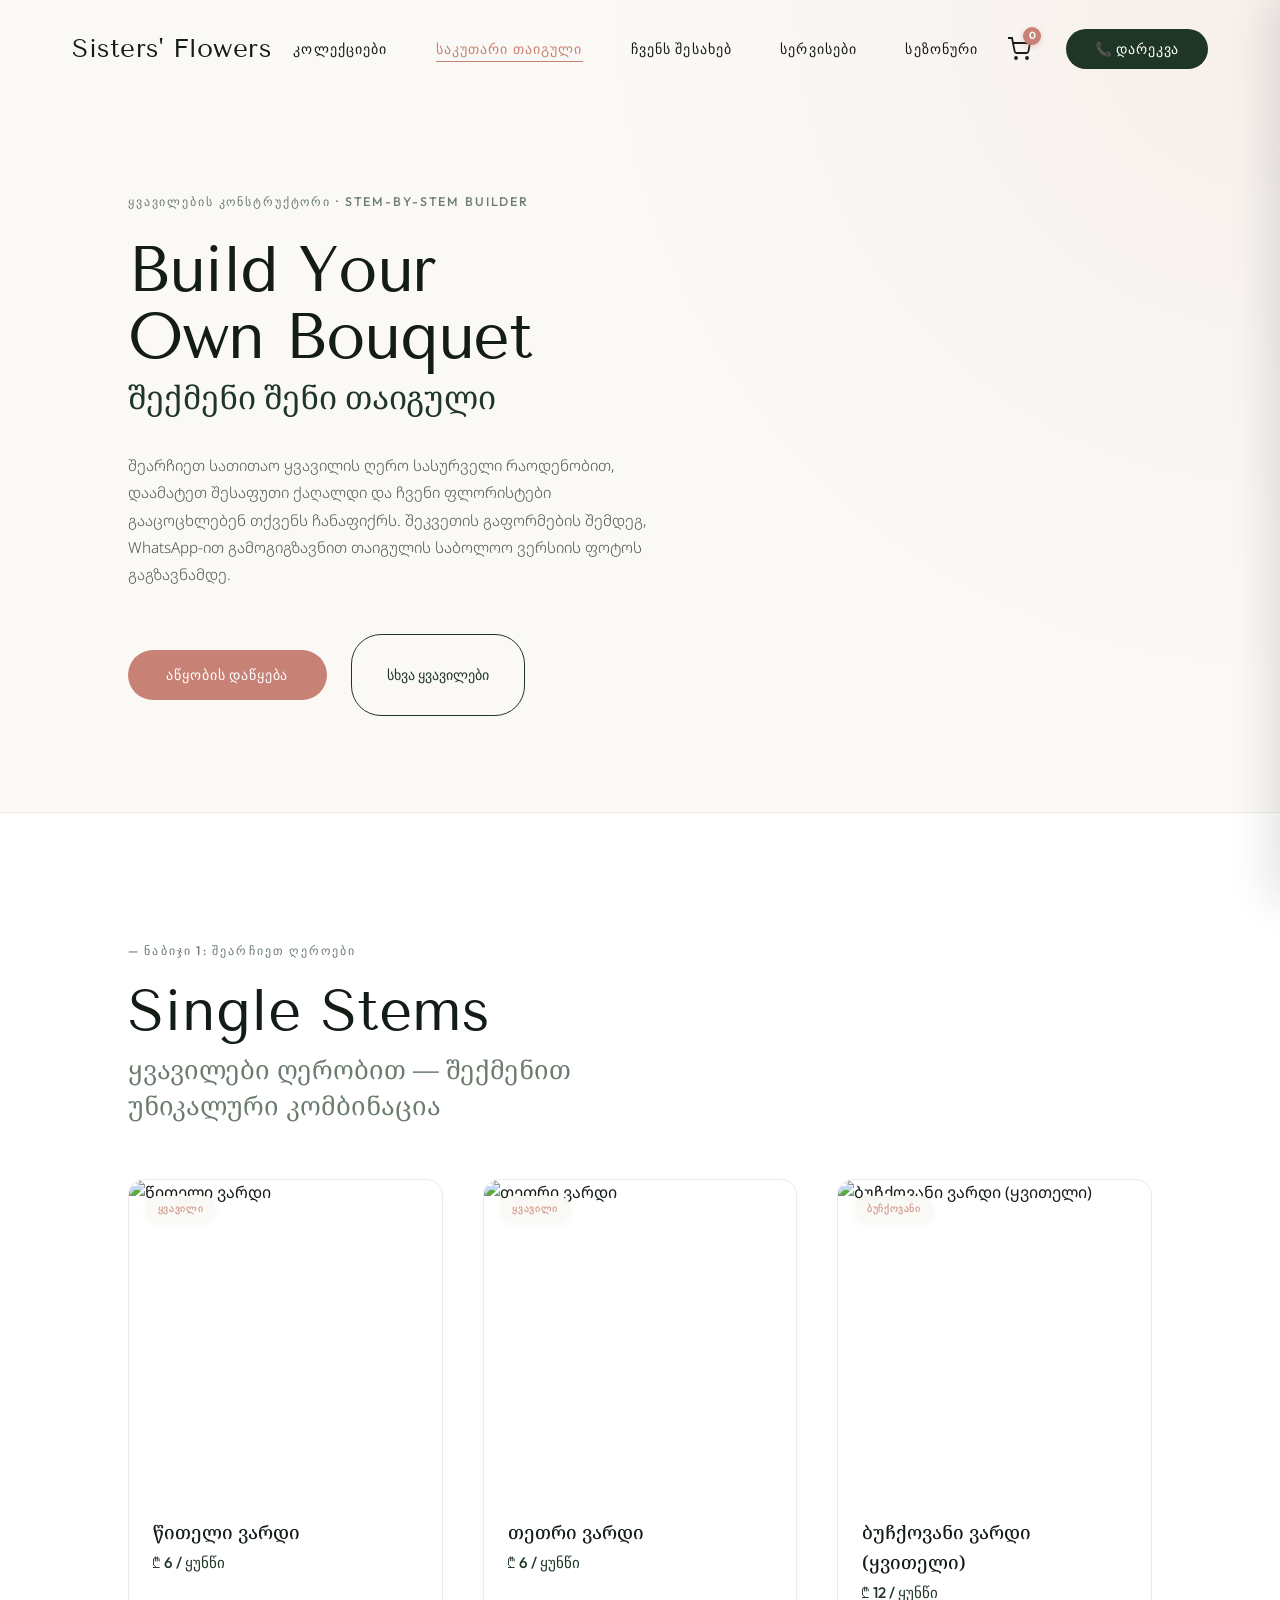
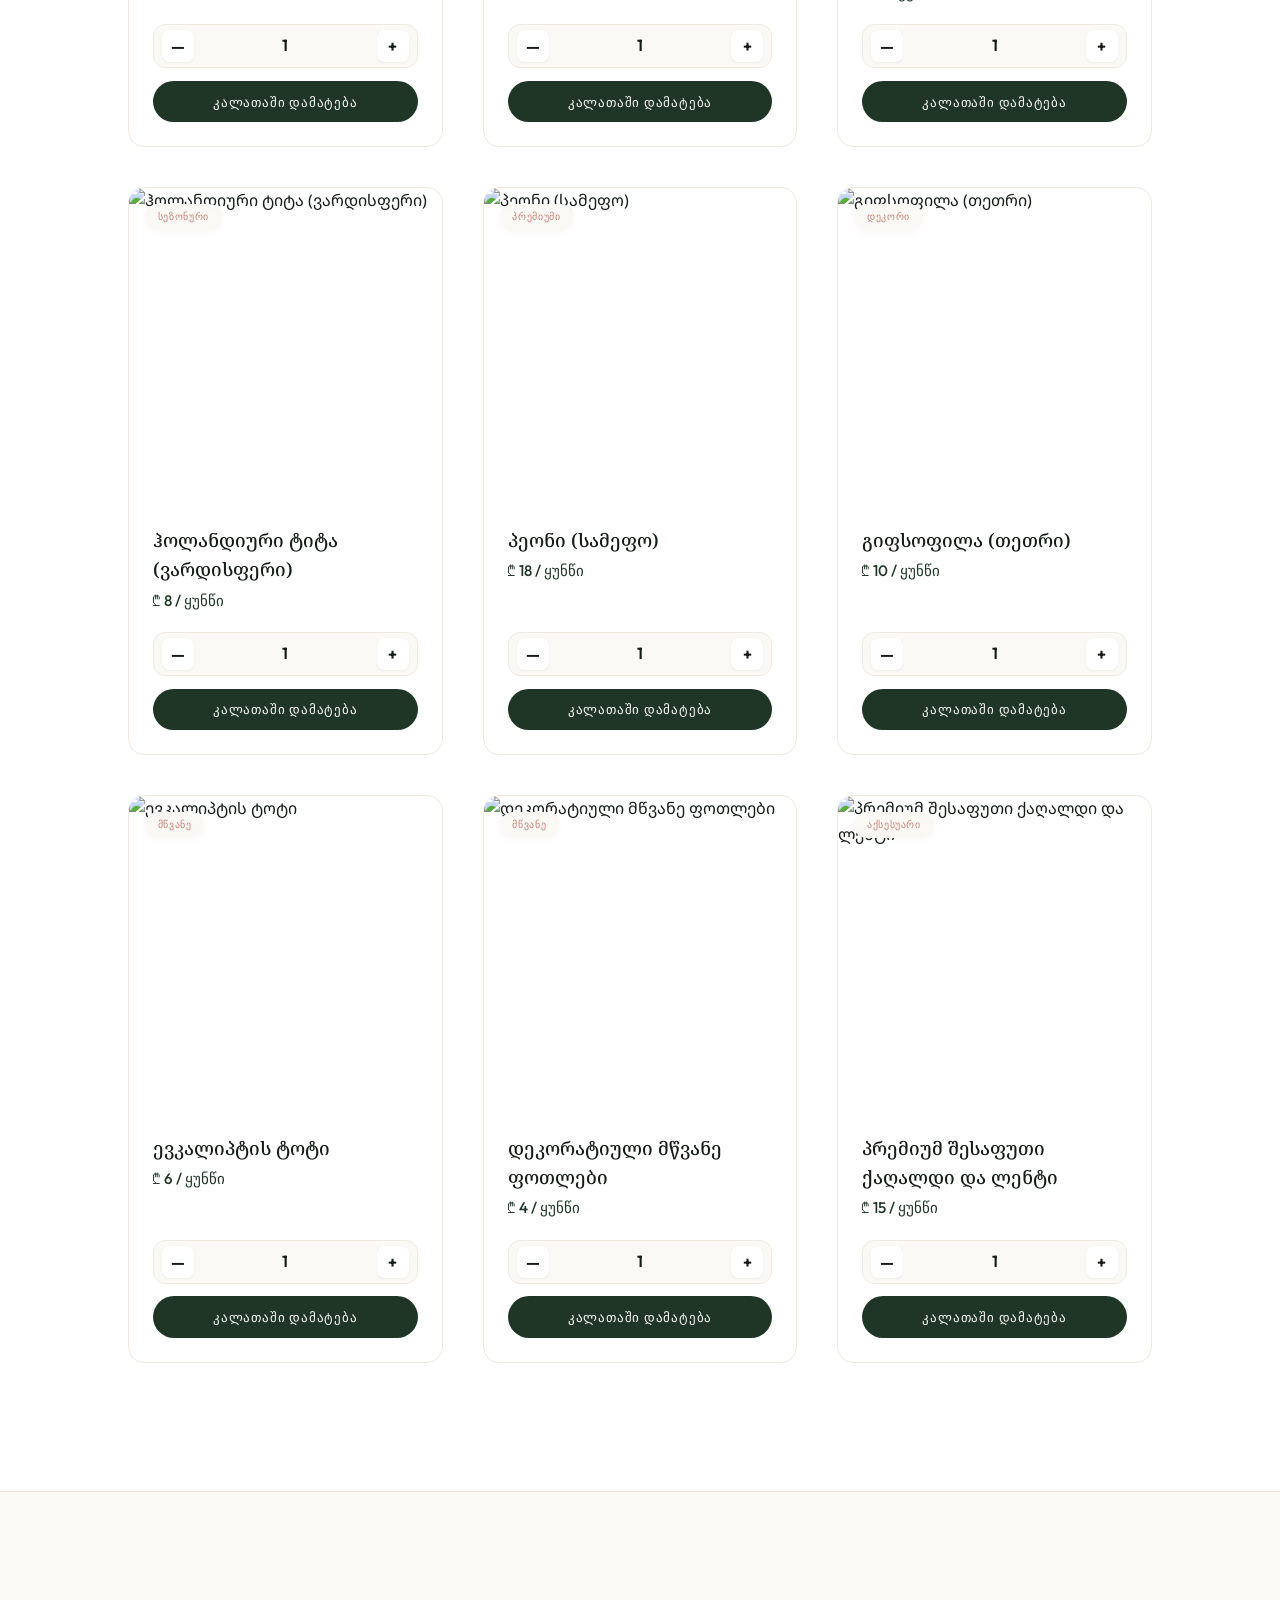
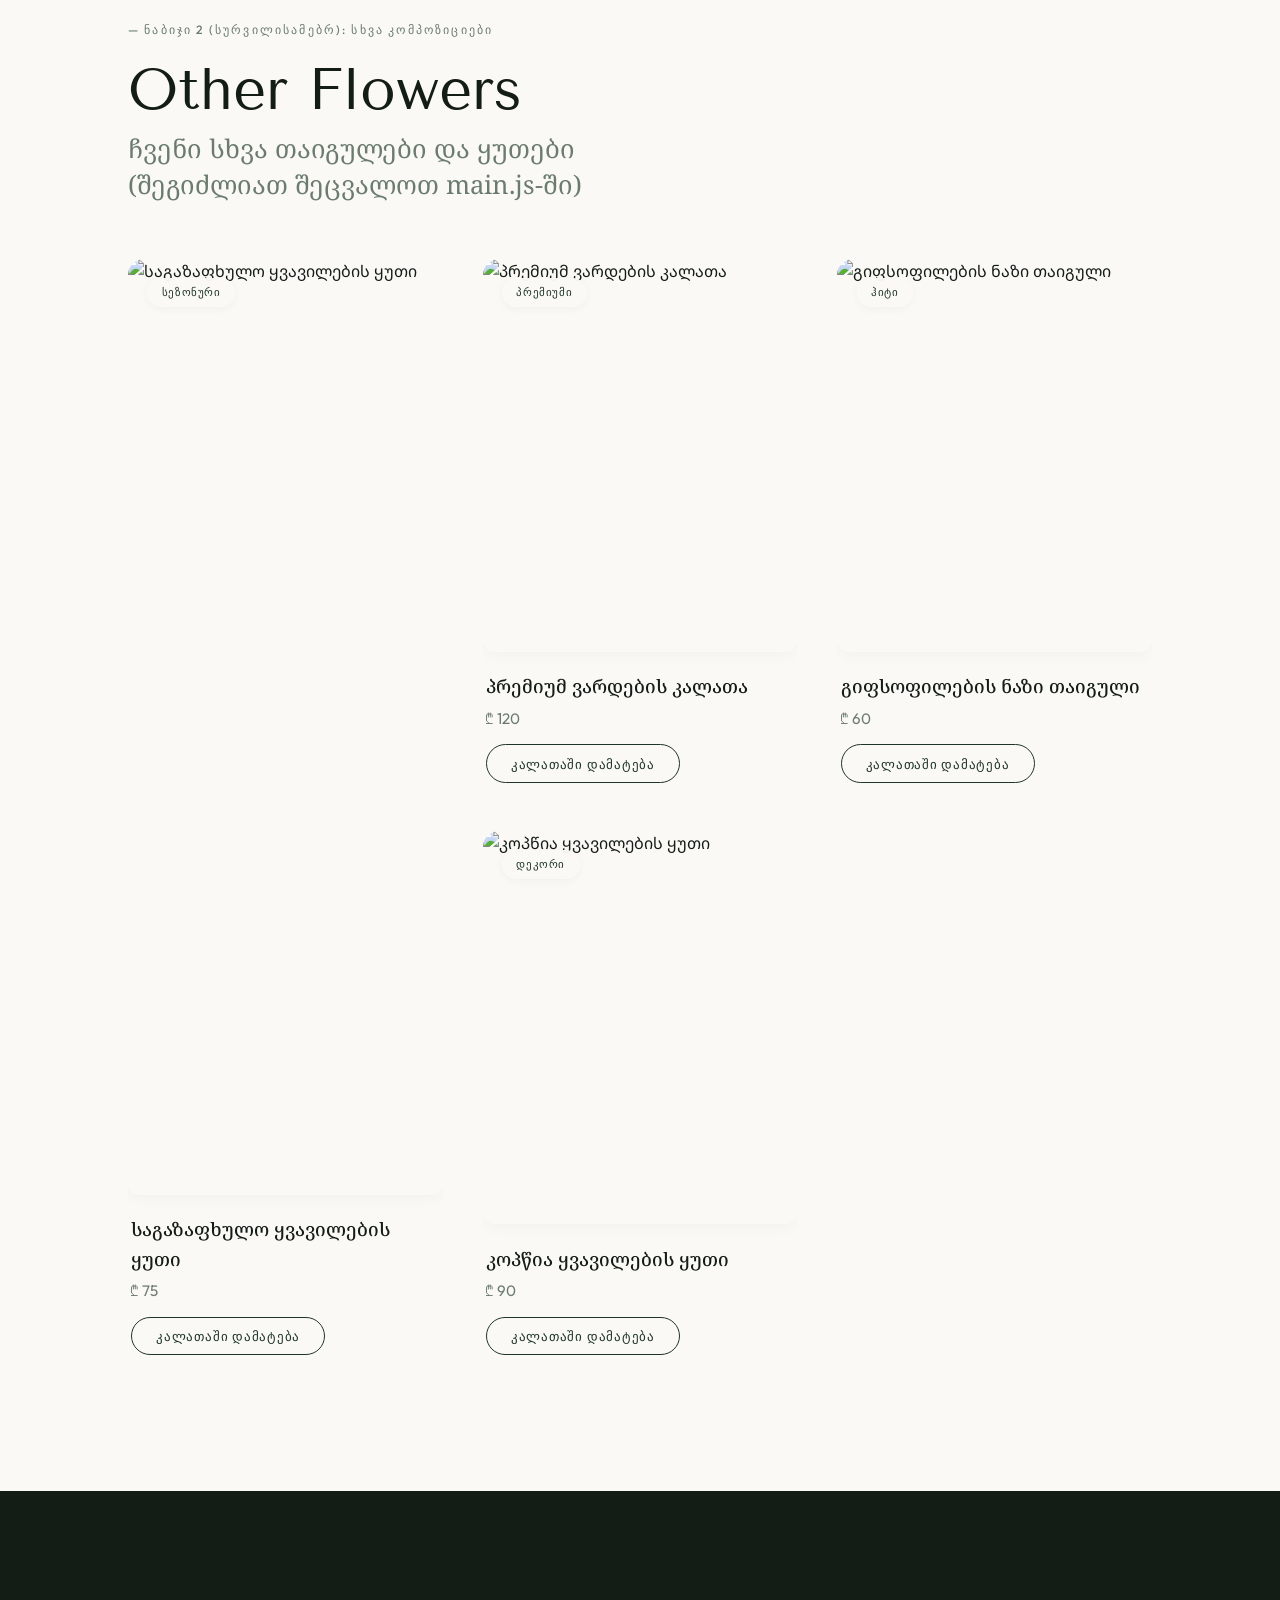
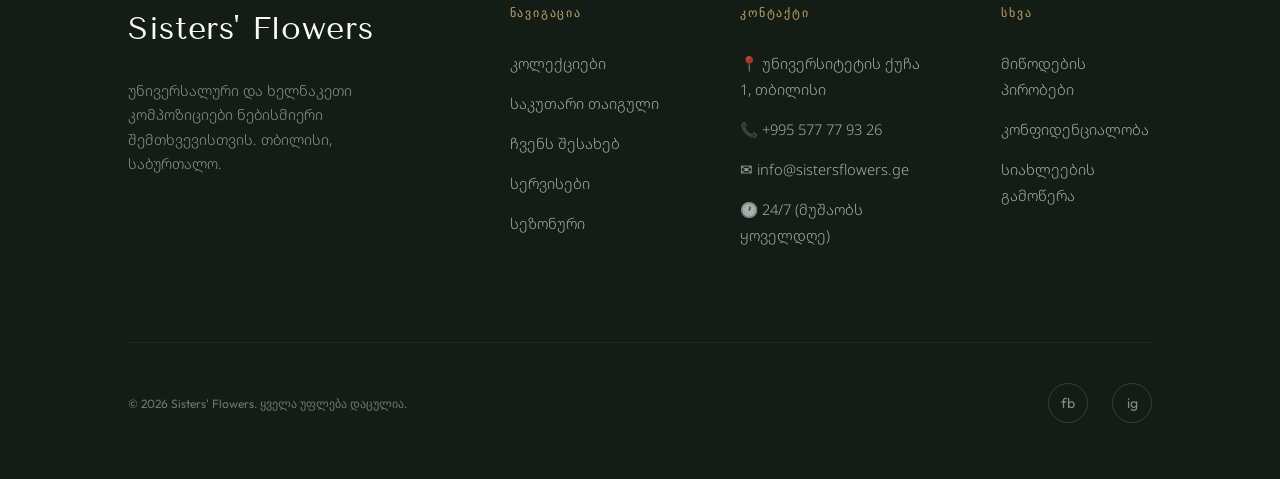
==== custom.html @ 65e95473 "Add files via upload" ====
<!DOCTYPE html>
<html lang="ka">

<head>
  <meta charset="UTF-8" />
  <meta name="viewport" content="width=device-width, initial-scale=1.0" />
  <title>ააწყვე საკუთარი თაიგული — Sisters' Flowers | ყვავილების კონსტრუქტორი</title>
  <meta name="description"
    content="ააწყვეთ თქვენი თაიგული ღერობით Sisters' Flowers-ის ყვავილების კონსტრუქტორში. შეარჩიეთ სასურველი ყვავილები, რაოდენობა და შესაფუთი მასალა." />
  <link rel="preconnect" href="https://fonts.googleapis.com" />
  <link rel="preconnect" href="https://fonts.gstatic.com" crossorigin />
  <link
    href="https://fonts.googleapis.com/css2?family=Cormorant+Garamond:ital,wght@0,300;0,400;0,500;0,600;1,300;1,400&family=Noto+Serif+Georgian:wght@300;400;500;600&family=Noto+Sans+Georgian:wght@300;400;500&family=Outfit:wght@300;400;500&family=Tenor+Sans&display=swap"
    rel="stylesheet" />
  <link rel="stylesheet" href="style.css" />
</head>

<body>

  <!-- NAV -->
  <nav id="nav">
    <a href="index.html" class="nav-logo">Sisters' Flowers</a>
    <ul class="nav-links">
      <li><a href="index.html#collections">კოლექციები</a></li>
      <li><a href="custom.html" class="active">საკუთარი თაიგული</a></li>
      <li><a href="index.html#about">ჩვენს შესახებ</a></li>
      <li><a href="index.html#services">სერვისები</a></li>
      <li><a href="index.html#seasonal">სეზონური</a></li>
    </ul>
    <div class="nav-actions">
      <button class="nav-cart-btn" id="cartBtn" aria-label="კალათა">
        <svg class="cart-icon" viewBox="0 0 24 24" fill="none" stroke="currentColor" stroke-width="1.8">
          <circle cx="9" cy="21" r="1" />
          <circle cx="20" cy="21" r="1" />
          <path d="M1 1h4l2.68 13.39a2 2 0 0 0 2 1.61h9.72a2 2 0 0 0 2-1.61L23 6H6" />
        </svg>
        <span class="cart-badge" id="cartBadge">0</span>
      </button>
      <button class="nav-cta" onclick="window.location.href='tel:+995577779326'">📞 დარეკვა</button>
    </div>
  </nav>

  <!-- CUSTOM HERO HEADER -->
  <section class="custom-hero">
    <div class="custom-hero-content">
      <p class="hero-eyebrow">ყვავილების კონსტრუქტორი · Stem-by-Stem Builder</p>
      <h1 class="custom-hero-title">Build Your<br />Own Bouquet</h1>
      <h2 class="custom-hero-title-ka">შექმენი შენი თაიგული</h2>
      <p class="custom-hero-desc">
        შეარჩიეთ სათითაო ყვავილის ღერო სასურველი რაოდენობით, დაამატეთ შესაფუთი ქაღალდი და ჩვენი ფლორისტები გააცოცხლებენ
        თქვენს ჩანაფიქრს. შეკვეთის გაფორმების შემდეგ, WhatsApp-ით გამოგიგზავნით თაიგულის საბოლოო ვერსიის ფოტოს
        გაგზავნამდე.
      </p>
      <div class="custom-hero-actions">
        <button class="btn-primary"
          onclick="document.getElementById('stemBuilderSection').scrollIntoView({behavior: 'smooth'})"><span>აწყობის დაწყება</span></button>
        <a href="#otherFlowersSection" class="btn-ghost" style="text-decoration:none; display:inline-block; text-align:center; line-height:3rem;">სხვა ყვავილები</a>
      </div>
    </div>
  </section>

  <!-- STEM BUILDER SECTION -->
  <section class="stem-builder-section" id="stemBuilderSection">
    <div class="collections-header reveal">
      <span class="section-label">— ნაბიჯი 1: შეარჩიეთ ღეროები</span>
      <h2 class="section-title">Single Stems</h2>
      <p class="section-title-ka">ყვავილები ღერობით — შექმენით უნიკალური კომბინაცია</p>
    </div>

    <!-- STEM BUILDER GRID -->
    <div class="stems-grid" id="stemsGrid">
      <!-- Dynamically populated via main.js with image, price, title, and quantity inputs -->
    </div>
  </section>

  <!-- BLANK CATALOG SECTION (FOR USER TO FILL) -->
  <section class="other-flowers-section" id="otherFlowersSection">
    <div class="collections-header reveal">
      <span class="section-label">— ნაბიჯი 2 (სურვილისამებრ): სხვა კომპოზიციები</span>
      <h2 class="section-title">Other Flowers</h2>
      <p class="section-title-ka">ჩვენი სხვა თაიგულები და ყუთები (შეგიძლიათ შეცვალოთ main.js-ში)</p>
    </div>

    <!-- OTHER FLOWERS GRID -->
    <div class="other-flowers-grid" id="otherFlowersGrid">
      <!-- Dynamically populated via main.js. Blank/customizable slots for user -->
    </div>
  </section>

  <!-- FOOTER -->
  <footer>
    <div class="footer-top">
      <div class="footer-brand">
        <a href="index.html" class="nav-logo">Sisters' Flowers</a>
        <p>უნივერსალური და ხელნაკეთი კომპოზიციები ნებისმიერი შემთხვევისთვის. თბილისი, საბურთალო.</p>
      </div>
      <div>
        <p class="footer-col-title">ნავიგაცია</p>
        <ul class="footer-links">
          <li><a href="index.html#collections">კოლექციები</a></li>
          <li><a href="custom.html">საკუთარი თაიგული</a></li>
          <li><a href="index.html#about">ჩვენს შესახებ</a></li>
          <li><a href="index.html#services">სერვისები</a></li>
          <li><a href="index.html#seasonal">სეზონური</a></li>
        </ul>
      </div>
      <div>
        <p class="footer-col-title">კონტაქტი</p>
        <ul class="footer-links">
          <li><a href="https://maps.app.goo.gl/wh7ZXLwAnUTgk17H6" target="_blank">📍 უნივერსიტეტის ქუჩა 1, თბილისი</a>
          </li>
          <li><a href="tel:+995577779326">📞 +995 577 77 93 26</a></li>
          <li><a href="mailto:info@sistersflowers.ge">✉ info@sistersflowers.ge</a></li>
          <li><a href="#">🕐 24/7 (მუშაობს ყოველდღე)</a></li>
        </ul>
      </div>
      <div>
        <p class="footer-col-title">სხვა</p>
        <ul class="footer-links">
          <li><a href="#">მიწოდების პირობები</a></li>
          <li><a href="#">კონფიდენციალობა</a></li>
          <li><a href="#">სიახლეების გამოწერა</a></li>
        </ul>
      </div>
    </div>
    <div class="footer-bottom">
      <p class="footer-copy">© 2026 Sisters' Flowers. ყველა უფლება დაცულია.</p>
      <div class="footer-social">
        <a href="https://www.facebook.com/Sistersflowers2" target="_blank" class="social-link">fb</a>
        <a href="https://www.instagram.com/sisters_flowers.geo/" target="_blank" class="social-link">ig</a>
      </div>
    </div>
  </footer>

  <!-- CART DRAWER (synced) -->
  <div class="cart-backdrop" id="cartBackdrop"></div>
  <div class="cart-drawer" id="cartDrawer">
    <div class="cart-drawer-header">
      <h3 class="drawer-title">შოპინგის კალათა</h3>
      <button class="drawer-close-btn" id="cartCloseBtn" aria-label="დახურვა">✕</button>
    </div>
    <div class="cart-drawer-content">
      <div class="cart-items-list" id="cartItemsList">
        <div class="cart-empty-message">კალათა ცარიელია</div>
      </div>
    </div>
    <div class="cart-drawer-footer" id="cartDrawerFooter" style="display: none;">
      <div class="cart-summary-row">
        <span>ჯამი:</span>
        <span class="cart-total-price" id="cartTotalPrice">₾ 0</span>
      </div>
      <button class="btn-primary checkout-btn" id="cartCheckoutBtn">შეკვეთის გაფორმება</button>
    </div>
  </div>

  <!-- CHECKOUT MODAL (synced) -->
  <div class="modal-backdrop" id="checkoutModal">
    <div class="modal-content">
      <button class="modal-close-btn" id="checkoutCloseBtn" aria-label="დახურვა">✕</button>
      <h3 class="modal-title">შეკვეთის გაფორმება</h3>
      <p class="modal-subtitle">შეავსეთ მონაცემები შეკვეთის დასასრულებლად</p>
      <form class="checkout-form" id="checkoutForm">
        <div class="form-group">
          <label for="clientName">სახელი *</label>
          <input type="text" id="clientName" required placeholder="თქვენი სახელი" />
        </div>
        <div class="form-group">
          <label for="clientPhone">ტელეფონის ნომერი *</label>
          <input type="tel" id="clientPhone" required placeholder="+995 5__ __ __ __" value="+995 " />
        </div>
        <div class="form-group">
          <label for="deliveryAddress">მიწოდების მისამართი *</label>
          <input type="text" id="deliveryAddress" required placeholder="ქუჩა, კორპუსი, ბინა" />
        </div>
        <div class="form-row">
          <div class="form-group">
            <label for="deliveryDate">მიტანის თარიღი *</label>
            <input type="date" id="deliveryDate" required />
          </div>
          <div class="form-group">
            <label for="deliveryTime">მიტანის დრო *</label>
            <select id="deliveryTime" required>
              <option value="" disabled selected>აირჩიეთ დრო</option>
              <option value="09:00 - 12:00">09:00 - 12:00</option>
              <option value="12:00 - 15:00">12:00 - 15:00</option>
              <option value="15:00 - 18:00">15:00 - 18:00</option>
              <option value="18:00 - 21:00">18:00 - 21:00</option>
              <option value="21:00 - 00:00">21:00 - 00:00 (ღამის მიწოდება)</option>
              <option value="00:00 - 09:00">00:00 - 09:00 (ღამის სპეციალური)</option>
            </select>
          </div>
        </div>
        <div class="form-group">
          <label for="cardText">მისალოცი ბარათის ტექსტი (სურვილისამებრ)</label>
          <textarea id="cardText" rows="3" placeholder="ჩაწერეთ ტექსტი, რომელიც თაიგულს მოჰყვება..."></textarea>
        </div>
        <div class="form-group">
          <label for="paymentMethod">გადახდის მეთოდი *</label>
          <select id="paymentMethod" required>
            <option value="bank_transfer">საბანკო გადარიცხვა (წინასწარ)</option>
            <option value="cash_on_delivery" selected>გადახდა კურიერთან (ნაღდი/ბარათი)</option>
          </select>
        </div>
        <div class="checkout-actions">
          <button type="submit" class="btn-primary submit-order-btn">
            <span>შეკვეთის გაგზავნა WhatsApp-ით</span>
          </button>
        </div>
      </form>
    </div>
  </div>

  <!-- SUCCESS MODAL (synced) -->
  <div class="modal-backdrop" id="successModal">
    <div class="modal-content success-content">
      <button class="modal-close-btn" id="successCloseBtnX" aria-label="დახურვა">✕</button>
      <div class="success-icon-badge">✓</div>
      <h3 class="modal-title">შეკვეთა მიღებულია!</h3>
      <p class="success-desc">გმადლობთ, რომ აირჩიეთ Sisters' Flowers. შეკვეთის დეტალები წარმატებით ჩამოყალიბდა.</p>
      <div class="order-summary-box" id="orderSummaryBox">
        <!-- Dynamic summary -->
      </div>
      <p class="success-next-step">გთხოვთ, გადახვიდეთ WhatsApp-ში ჩვენს ფლორისტთან დასაკავშირებლად, ან დაგვიკავშირდით
        ნომერზე: <strong>+995 577 77 93 26</strong>.</p>
      <div class="success-actions">
        <button class="btn-primary" id="successWhatsappBtn">გადასვლა WhatsApp-ზე</button>
        <button class="btn-ghost" id="successCloseBtn">დახურვა</button>
      </div>
    </div>
  </div>

  <script src="main.js"></script>
</body>

</html>
---- style.css ----
*,
*::before,
*::after {
  margin: 0;
  padding: 0;
  box-sizing: border-box;
}

:root {
  /* Luxury, botanical boutique color scheme */
  --cream: #FBF9F6;      /* Off-white warm linen background */
  --parchment: #F0EAE1;  /* Subtle parchment separator/base */
  --ink: #141C16;        /* Deep charcoal with a hint of dark green */
  --moss: #1F3627;       /* Rich botanical forest green */
  --blush: #C78275;      /* Dusty warm rose/blush */
  --gold: #C2A26C;       /* Elegant muted gold */
  --mist: #6B7C6E;       /* Muted moss green/sage */
  --pale: #FFFFFF;       /* Pure white for content blocks */
  
  /* High-end typography tokens */
  --font-heading-en: 'Tenor Sans', sans-serif;
  --font-heading-ka: 'Noto Serif Georgian', serif;
  --font-body-ka: 'Noto Sans Georgian', sans-serif;
  --font-body-en: 'Outfit', sans-serif;
  --font-label: 'Outfit', sans-serif;
}

html {
  scroll-behavior: smooth;
}

body {
  background: var(--cream);
  color: var(--ink);
  font-family: var(--font-body-ka);
  overflow-x: hidden;
  line-height: 1.6;
  -webkit-font-smoothing: antialiased;
}

/* ── NAV ── */
nav {
  position: fixed;
  top: 0;
  width: 100%;
  z-index: 500;
  display: flex;
  align-items: center;
  justify-content: space-between;
  padding: 1.8rem 4.5rem;
  background: transparent;
  transition: background .4s cubic-bezier(0.16, 1, 0.3, 1), padding .4s cubic-bezier(0.16, 1, 0.3, 1), border-bottom .4s;
}

nav.scrolled {
  background: rgba(251, 249, 246, 0.95);
  backdrop-filter: blur(12px);
  padding: 1.2rem 4.5rem;
  border-bottom: 1px solid rgba(31, 54, 39, .06);
}

.nav-logo {
  font-family: var(--font-heading-en);
  font-weight: 400;
  font-size: 1.6rem;
  letter-spacing: .02em;
  color: var(--ink);
  text-decoration: none;
  transition: opacity .3s;
}

.nav-logo:hover {
  opacity: 0.8;
}

.nav-links {
  display: flex;
  gap: 3rem;
  list-style: none;
}

.nav-links a {
  font-family: var(--font-label);
  font-size: .88rem;
  font-weight: 400;
  letter-spacing: .08em;
  color: var(--ink);
  text-decoration: none;
  position: relative;
  transition: color .3s;
}

.nav-links a::after {
  content: '';
  position: absolute;
  bottom: -4px;
  left: 0;
  width: 0;
  height: 1px;
  background: var(--blush);
  transition: width .35s cubic-bezier(0.16, 1, 0.3, 1);
}

.nav-links a:hover {
  color: var(--blush);
}

.nav-links a:hover::after {
  width: 100%;
}

.nav-cta {
  font-family: var(--font-label);
  font-size: .85rem;
  font-weight: 500;
  letter-spacing: .06em;
  color: var(--pale);
  background: var(--moss);
  border: none;
  border-radius: 30px;
  padding: .7rem 1.8rem;
  cursor: pointer;
  transition: background .3s, transform .2s, box-shadow .3s;
}

.nav-cta:hover {
  background: var(--blush);
  transform: translateY(-1px);
  box-shadow: 0 4px 12px rgba(199, 130, 117, 0.2);
}

/* ── HERO ── */
.hero {
  min-height: 100vh;
  display: grid;
  grid-template-columns: 1fr 1fr;
  position: relative;
  overflow: hidden;
  align-items: center;
  background: var(--cream);
}

.hero-left {
  display: flex;
  flex-direction: column;
  justify-content: center;
  padding: 10rem 5rem 6rem 8rem;
  position: relative;
  z-index: 2;
}

.hero-eyebrow {
  font-family: var(--font-label);
  font-size: .78rem;
  font-weight: 500;
  letter-spacing: .15em;
  color: var(--mist);
  text-transform: uppercase;
  margin-bottom: 1.5rem;
  opacity: 0;
  animation: fadeUp .8s .2s forwards;
}

.hero-title {
  font-family: var(--font-heading-en);
  font-size: clamp(3.2rem, 5.5vw, 5.8rem);
  font-weight: 400;
  line-height: 1.05;
  letter-spacing: -.02em;
  color: var(--ink);
  margin-bottom: .5rem;
  opacity: 0;
  animation: fadeUp .9s .4s forwards;
}

.hero-title-ka {
  font-family: var(--font-heading-ka);
  font-size: clamp(1.8rem, 3vw, 3.2rem);
  font-weight: 400;
  line-height: 1.2;
  color: var(--moss);
  margin-bottom: 2.2rem;
  opacity: 0;
  animation: fadeUp .9s .6s forwards;
}

.hero-desc {
  font-family: var(--font-body-ka);
  font-size: .95rem;
  line-height: 1.8;
  font-weight: 300;
  color: #4A524C;
  max-width: 42ch;
  margin-bottom: 2.8rem;
  opacity: 0;
  animation: fadeUp .9s .8s forwards;
}

.hero-actions {
  display: flex;
  gap: 1.5rem;
  align-items: center;
  opacity: 0;
  animation: fadeUp .9s 1s forwards;
}

.btn-primary {
  font-family: var(--font-label);
  font-size: .9rem;
  font-weight: 500;
  letter-spacing: .06em;
  color: var(--pale);
  background: var(--blush);
  border: none;
  border-radius: 30px;
  padding: 1rem 2.4rem;
  cursor: pointer;
  position: relative;
  overflow: hidden;
  transition: transform .2s, box-shadow .3s, background .3s;
}

.btn-primary:hover {
  transform: translateY(-2px);
  background: var(--moss);
  box-shadow: 0 8px 20px rgba(31, 54, 39, 0.15);
}

.btn-ghost {
  font-family: var(--font-label);
  font-size: .9rem;
  font-weight: 500;
  color: var(--moss);
  background: none;
  border: 1px solid var(--moss);
  border-radius: 30px;
  padding: 1rem 2.2rem;
  cursor: pointer;
  transition: background .3s, color .3s, transform .2s;
}

.btn-ghost:hover {
  background: var(--moss);
  color: var(--cream);
  transform: translateY(-2px);
}

.hero-right {
  position: relative;
  height: 100vh;
  display: flex;
  align-items: center;
  justify-content: center;
  padding: 6rem 4rem 4rem;
  opacity: 0;
  animation: fadeIn 1.2s .4s forwards;
}

.hero-collage {
  position: relative;
  width: 100%;
  height: 75vh;
  max-height: 600px;
}

.hero-img-wrapper {
  position: absolute;
  overflow: hidden;
  border-radius: 16px;
  box-shadow: 0 15px 35px rgba(20, 28, 22, 0.08);
  transition: transform 0.6s cubic-bezier(0.16, 1, 0.3, 1);
}

.hero-img-wrapper.main {
  width: 68%;
  height: 88%;
  left: 4%;
  top: 4%;
  z-index: 1;
}

.hero-img-wrapper.detail {
  width: 46%;
  height: 56%;
  right: 4%;
  bottom: 4%;
  z-index: 2;
  border: 6px solid var(--cream);
}

.hero-img, .hero-img-detail {
  width: 100%;
  height: 100%;
  object-fit: cover;
  display: block;
  transition: transform 10s ease;
}

.hero-img-wrapper:hover .hero-img,
.hero-img-wrapper:hover .hero-img-detail {
  transform: scale(1.04);
}

.hero-badge {
  position: absolute;
  bottom: 3rem;
  left: 2rem;
  width: 120px;
  height: 120px;
  border-radius: 50%;
  border: 1px dashed rgba(31, 54, 39, .2);
  display: flex;
  flex-direction: column;
  align-items: center;
  justify-content: center;
  background: rgba(251, 249, 246, .85);
  backdrop-filter: blur(10px);
  z-index: 3;
  animation: spin 30s linear infinite;
}

.hero-badge-inner {
  text-align: center;
  animation: spin 30s linear reverse infinite;
}

.hero-badge-num {
  font-family: var(--font-heading-en);
  font-size: 1.8rem;
  font-weight: 400;
  color: var(--moss);
  line-height: 1.1;
}

.hero-badge-text {
  font-family: var(--font-label);
  font-size: .65rem;
  font-weight: 500;
  letter-spacing: .08em;
  color: var(--mist);
  text-transform: uppercase;
  margin-top: 0.2rem;
}

/* ── BRAND VALUES ── */
.brand-values {
  background: var(--moss);
  color: var(--cream);
  padding: 3rem 8rem;
  display: grid;
  grid-template-columns: repeat(3, 1fr);
  gap: 3rem;
  border-top: 1px solid rgba(255, 255, 255, 0.05);
}

.brand-value-item {
  display: flex;
  align-items: center;
  gap: 1.2rem;
}

.val-icon {
  color: var(--gold);
  font-size: 1.2rem;
}

.val-text {
  font-family: var(--font-body-ka);
  font-size: .95rem;
  font-weight: 300;
  letter-spacing: .01em;
  line-height: 1.5;
  color: rgba(251, 249, 246, 0.85);
}

/* ── SECTION HEADER ── */
section {
  position: relative;
}

.section-label {
  font-family: var(--font-label);
  font-size: .75rem;
  font-weight: 500;
  letter-spacing: .18em;
  color: var(--mist);
  text-transform: uppercase;
  margin-bottom: 1.2rem;
  display: block;
}

.section-title {
  font-family: var(--font-heading-en);
  font-weight: 400;
  font-size: clamp(2.4rem, 4.5vw, 3.8rem);
  line-height: 1.1;
  margin-bottom: .6rem;
  color: var(--ink);
}

.section-title-ka {
  font-family: var(--font-heading-ka);
  font-weight: 400;
  font-size: clamp(1.2rem, 2vw, 1.6rem);
  color: var(--mist);
  margin-bottom: 3.5rem;
  line-height: 1.4;
}

/* ── COLLECTIONS ── */
.collections {
  padding: 8rem 8rem;
  background: var(--pale);
}

.collections-header {
  max-width: 55ch;
}

.collections-grid {
  display: grid;
  grid-template-columns: 2fr 1fr 1fr;
  grid-template-rows: auto auto;
  gap: 2rem;
}

.card {
  display: flex;
  flex-direction: column;
  background: transparent;
  border-radius: 16px;
  overflow: hidden;
  transition: transform 0.4s cubic-bezier(0.16, 1, 0.3, 1);
  text-decoration: none;
}

.card:first-child {
  grid-row: span 2;
}

.card-img-container {
  position: relative;
  width: 100%;
  height: 100%;
  aspect-ratio: 4/5;
  overflow: hidden;
  border-radius: 12px;
  box-shadow: 0 4px 15px rgba(20, 28, 22, 0.03);
}

.card:first-child .card-img-container {
  height: 100%;
  aspect-ratio: auto;
}

.card-img {
  width: 100%;
  height: 100%;
  object-fit: cover;
  display: block;
  transition: transform 0.8s cubic-bezier(0.16, 1, 0.3, 1);
}

.card:hover .card-img {
  transform: scale(1.03);
}

.card-tag {
  position: absolute;
  top: 1.2rem;
  left: 1.2rem;
  background: rgba(251, 249, 246, 0.92);
  backdrop-filter: blur(8px);
  padding: 0.35rem 0.9rem;
  border-radius: 20px;
  font-family: var(--font-label);
  font-size: .68rem;
  font-weight: 500;
  letter-spacing: .06em;
  color: var(--moss);
  text-transform: uppercase;
  box-shadow: 0 2px 10px rgba(0, 0, 0, 0.04);
}

.card-details {
  padding: 1.2rem 0.2rem 0.5rem;
}

.card-name {
  font-family: var(--font-heading-ka);
  font-size: 1.15rem;
  font-weight: 500;
  color: var(--ink);
  margin-bottom: 0.4rem;
  transition: color 0.3s;
}

.card:hover .card-name {
  color: var(--blush);
}

.card-price {
  font-family: var(--font-body-en);
  font-size: 0.95rem;
  font-weight: 400;
  color: var(--mist);
}

/* ── ABOUT ── */
.about {
  display: grid;
  grid-template-columns: 1fr 1.1fr;
  min-height: 75vh;
}

.about-visual {
  position: relative;
  overflow: hidden;
  background: var(--moss);
}

.about-img {
  width: 100%;
  height: 100%;
  object-fit: cover;
  opacity: .8;
  transition: transform 8s ease;
}

.about-visual:hover .about-img {
  transform: scale(1.05);
}

.about-quote {
  position: absolute;
  top: 50%;
  left: 50%;
  transform: translate(-50%, -50%);
  text-align: center;
  width: 80%;
  background: rgba(31, 54, 39, 0.7);
  backdrop-filter: blur(8px);
  padding: 3rem 2rem;
  border-radius: 16px;
  border: 1px solid rgba(255, 255, 255, 0.1);
}

.about-quote-text {
  font-family: var(--font-heading-ka);
  font-size: clamp(1.4rem, 2.2vw, 2rem);
  font-weight: 400;
  color: var(--cream);
  line-height: 1.4;
}

.about-quote-line {
  width: 40px;
  height: 1px;
  background: var(--gold);
  margin: 1.5rem auto;
  display: block;
}

.location {
  font-family: var(--font-label);
  font-size: .8rem;
  font-weight: 500;
  letter-spacing: .05em;
  color: var(--gold);
  text-decoration: none;
  transition: color 0.3s ease;
}

.location:hover {
  color: var(--cream);
}

.about-content {
  padding: 8rem 8rem 8rem 6rem;
  display: flex;
  flex-direction: column;
  justify-content: center;
  background: var(--cream);
}

.about-body {
  font-family: var(--font-body-ka);
  font-size: 1rem;
  line-height: 1.85;
  font-weight: 300;
  color: #4A524C;
  max-width: 46ch;
}

/* ── SERVICES ── */
.services {
  padding: 8rem 8rem;
  background: var(--cream);
  border-top: 1px solid var(--parchment);
}

.services-header {
  margin-bottom: 5rem;
}

.services-grid {
  display: grid;
  grid-template-columns: repeat(4, 1fr);
  gap: 1.5rem;
}

.service-item {
  background: var(--pale);
  padding: 3.5rem 2.2rem;
  border-radius: 16px;
  border: 1px solid var(--parchment);
  position: relative;
  overflow: hidden;
  transition: transform 0.4s cubic-bezier(0.16, 1, 0.3, 1), box-shadow 0.4s cubic-bezier(0.16, 1, 0.3, 1);
}

.service-item:hover {
  transform: translateY(-6px);
  box-shadow: 0 15px 30px rgba(20, 28, 22, 0.06);
}

.service-num {
  position: absolute;
  top: 2rem;
  right: 2rem;
  font-family: var(--font-label);
  font-size: .75rem;
  font-weight: 500;
  color: var(--mist);
  opacity: 0.6;
}

.service-icon-container {
  width: 52px;
  height: 52px;
  display: flex;
  align-items: center;
  justify-content: center;
  margin-bottom: 2.2rem;
  color: var(--moss);
  background: rgba(31, 54, 39, 0.05);
  border-radius: 14px;
  transition: background 0.3s, color 0.3s;
}

.service-item:hover .service-icon-container {
  background: var(--moss);
  color: var(--cream);
}

.service-svg {
  width: 24px;
  height: 24px;
  stroke: currentColor;
}

.service-name {
  font-family: var(--font-heading-ka);
  font-size: 1.2rem;
  font-weight: 500;
  color: var(--ink);
  margin-bottom: 1rem;
}

.service-desc {
  font-family: var(--font-body-ka);
  font-size: .88rem;
  line-height: 1.65;
  font-weight: 300;
  color: #5C645E;
}

/* ── PROCESS ── */
.process {
  padding: 8rem 8rem;
  background: var(--parchment);
}

.process-header {
  max-width: 55ch;
  margin-bottom: 5rem;
}

.process-steps {
  display: grid;
  grid-template-columns: repeat(4, 1fr);
  gap: 2.5rem;
  position: relative;
}

.step {
  position: relative;
}

.step-circle {
  width: 48px;
  height: 48px;
  border-radius: 50%;
  border: 1px solid var(--moss);
  display: flex;
  align-items: center;
  justify-content: center;
  margin-bottom: 2rem;
  background: var(--parchment);
  position: relative;
  z-index: 1;
  transition: background .4s, border-color .4s;
}

.step:hover .step-circle {
  background: var(--moss);
  border-color: var(--moss);
}

.step-circle-num {
  font-family: var(--font-label);
  font-size: .8rem;
  font-weight: 500;
  color: var(--moss);
  transition: color .4s;
}

.step:hover .step-circle-num {
  color: var(--cream);
}

.step-title {
  font-family: var(--font-heading-ka);
  font-size: 1.15rem;
  font-weight: 500;
  color: var(--ink);
  margin-bottom: 0.8rem;
}

.step-desc {
  font-family: var(--font-body-ka);
  font-size: .88rem;
  line-height: 1.65;
  font-weight: 300;
  color: #5C625E;
}

/* ── TESTIMONIAL ── */
.testimonial {
  padding: 9rem 8rem;
  background: var(--moss);
  text-align: center;
  position: relative;
  color: var(--cream);
}

.testimonial-quotes-icon {
  font-family: var(--font-heading-en);
  font-size: 6rem;
  line-height: 0.6;
  color: var(--gold);
  margin-bottom: 1.5rem;
  opacity: 0.85;
}

.testimonial-quote {
  font-family: var(--font-heading-ka);
  font-weight: 400;
  font-size: clamp(1.4rem, 2.5vw, 2.2rem);
  color: var(--cream);
  max-width: 32ch;
  margin: 0 auto 2.5rem;
  line-height: 1.55;
}

.testimonial-author {
  font-family: var(--font-label);
  font-size: .82rem;
  font-weight: 500;
  letter-spacing: .08em;
  color: rgba(251, 249, 246, 0.65);
  text-transform: uppercase;
}

/* ── SEASONAL ── */
.seasonal {
  padding: 8rem 8rem;
  background: var(--pale);
}

.seasonal-inner {
  display: grid;
  grid-template-columns: 1fr 1.2fr;
  gap: 6rem;
  align-items: center;
}

.seasonal-list {
  list-style: none;
  margin-bottom: 2rem;
}

.seasonal-item {
  display: flex;
  justify-content: space-between;
  align-items: center;
  padding: 1.6rem 0;
  border-bottom: 1px solid var(--parchment);
  transition: padding-left .3s, border-bottom-color .3s;
}

.seasonal-item:hover {
  padding-left: .8rem;
  border-bottom-color: var(--moss);
}

.seasonal-item-name {
  font-family: var(--font-heading-ka);
  font-size: 1.05rem;
  font-weight: 500;
  color: var(--ink);
}

.seasonal-item-price {
  font-family: var(--font-body-en);
  font-size: .95rem;
  font-weight: 500;
  color: var(--moss);
}

.seasonal-item-tag {
  font-size: .65rem;
  font-family: var(--font-label);
  font-weight: 500;
  letter-spacing: .04em;
  text-transform: uppercase;
  color: var(--mist);
  background: rgba(31, 54, 39, 0.06);
  padding: .2rem .8rem;
  border-radius: 12px;
}

.seasonal-gallery {
  display: grid;
  grid-template-columns: 1fr 1fr;
  grid-template-rows: 1fr 1fr;
  gap: 1.2rem;
  height: 500px;
}

.sg-item {
  overflow: hidden;
  border-radius: 12px;
  background: var(--parchment);
  box-shadow: 0 4px 15px rgba(0,0,0,0.02);
}

.sg-item:first-child {
  grid-row: span 2;
}

.sg-img {
  width: 100%;
  height: 100%;
  object-fit: cover;
  display: block;
  transition: transform .8s cubic-bezier(0.16, 1, 0.3, 1);
}

.sg-item:hover .sg-img {
  transform: scale(1.05);
}

/* ── CTA BAND ── */
.cta-band {
  padding: 8rem 8rem;
  background: var(--parchment);
  display: grid;
  grid-template-columns: 1fr auto;
  align-items: center;
  gap: 4rem;
  border-top: 1px solid rgba(31, 54, 39, 0.05);
}

.cta-title {
  font-family: var(--font-heading-en);
  font-weight: 400;
  font-size: clamp(2.4rem, 4.5vw, 3.6rem);
  color: var(--moss);
  line-height: 1.15;
}

.cta-title-ka {
  font-family: var(--font-heading-ka);
  font-weight: 400;
  font-size: 1.2rem;
  color: var(--mist);
  margin-top: .6rem;
}

.cta-actions {
  display: flex;
  gap: 1.2rem;
  flex-wrap: wrap;
}

.btn-light {
  font-family: var(--font-label);
  font-size: .95rem;
  font-weight: 500;
  color: var(--pale);
  background: var(--moss);
  border: none;
  border-radius: 30px;
  padding: 1.1rem 2.6rem;
  cursor: pointer;
  transition: background .3s, transform .2s, box-shadow .3s;
}

.btn-light:hover {
  background: var(--blush);
  transform: translateY(-2px);
  box-shadow: 0 8px 20px rgba(199, 130, 117, 0.2);
}

.btn-outline-light {
  font-family: var(--font-label);
  font-size: .95rem;
  font-weight: 500;
  color: var(--moss);
  background: none;
  border: 1px solid var(--moss);
  border-radius: 30px;
  padding: 1.1rem 2.4rem;
  cursor: pointer;
  transition: background .3s, color .3s, transform .2s;
}

.btn-outline-light:hover {
  background: var(--moss);
  color: var(--cream);
  transform: translateY(-2px);
}

/* ── FOOTER ── */
footer {
  background: var(--ink);
  padding: 7rem 8rem 3.5rem;
  color: var(--cream);
}

.footer-top {
  display: grid;
  grid-template-columns: 2fr 1fr 1.2fr 1fr;
  gap: 5rem;
  margin-bottom: 5rem;
}

.footer-brand .nav-logo {
  font-size: 2rem;
  display: block;
  margin-bottom: 1.5rem;
  color: var(--cream);
}

.footer-brand p {
  font-family: var(--font-body-ka);
  font-size: .9rem;
  line-height: 1.7;
  font-weight: 300;
  color: rgba(251, 249, 246, .55);
  max-width: 32ch;
}

.footer-col-title {
  font-family: var(--font-label);
  font-size: .75rem;
  font-weight: 500;
  letter-spacing: .15em;
  color: var(--gold);
  text-transform: uppercase;
  margin-bottom: 1.8rem;
}

.footer-links {
  list-style: none;
}

.footer-links li {
  margin-bottom: .9rem;
}

.footer-links a {
  font-family: var(--font-body-ka);
  font-size: .92rem;
  font-weight: 300;
  color: rgba(251, 249, 246, .65);
  text-decoration: none;
  transition: color .2s;
}

.footer-links a:hover {
  color: var(--gold);
}

.footer-bottom {
  display: flex;
  justify-content: space-between;
  align-items: center;
  padding-top: 2.5rem;
  border-top: 1px solid rgba(251, 249, 246, .06);
}

.footer-copy {
  font-family: var(--font-label);
  font-size: .75rem;
  color: rgba(251, 249, 246, .4);
}

.footer-social {
  display: flex;
  gap: 1.5rem;
}

.social-link {
  width: 40px;
  height: 40px;
  border-radius: 50%;
  border: 1px solid rgba(251, 249, 246, .15);
  display: flex;
  align-items: center;
  justify-content: center;
  color: rgba(251, 249, 246, .5);
  text-decoration: none;
  font-family: var(--font-label);
  font-size: .88rem;
  transition: border-color .3s, color .3s, background .3s;
}

.social-link:hover {
  border-color: var(--gold);
  color: var(--ink);
  background: var(--gold);
}

/* ── ANIMATIONS ── */
@keyframes fadeUp {
  from {
    opacity: 0;
    transform: translateY(30px);
  }
  to {
    opacity: 1;
    transform: translateY(0);
  }
}

@keyframes fadeIn {
  from {
    opacity: 0;
  }
  to {
    opacity: 1;
  }
}

@keyframes spin {
  from {
    transform: rotate(0deg);
  }
  to {
    transform: rotate(360deg);
  }
}

/* ── SCROLL REVEAL ── */
.reveal {
  opacity: 0;
  transform: translateY(35px);
  transition: opacity .8s cubic-bezier(0.16, 1, 0.3, 1), transform .8s cubic-bezier(0.16, 1, 0.3, 1);
}

.reveal.visible {
  opacity: 1;
  transform: translateY(0);
}

.reveal-delay-1 {
  transition-delay: .15s;
}

.reveal-delay-2 {
  transition-delay: .3s;
}

.reveal-delay-3 {
  transition-delay: .45s;
}

/* ── RESPONSIVE ── */
@media (max-width: 1200px) {
  nav {
    padding: 1.5rem 3rem;
  }
  nav.scrolled {
    padding: 1rem 3rem;
  }
  .hero-left {
    padding: 8rem 3rem 5rem 4.5rem;
  }
  .brand-values {
    padding: 2.5rem 3rem;
    gap: 1.5rem;
  }
  .collections {
    padding: 6rem 3rem;
  }
  .collections-grid {
    grid-template-columns: 1fr 1fr;
    gap: 1.5rem;
  }
  .card:first-child {
    grid-row: unset;
    grid-column: span 2;
  }
  .about-content {
    padding: 6rem 4rem;
  }
  .services {
    padding: 6rem 3rem;
  }
  .services-grid {
    grid-template-columns: repeat(2, 1fr);
    gap: 1.5rem;
  }
  .process {
    padding: 6rem 3rem;
  }
  .process-steps {
    grid-template-columns: repeat(2, 1fr);
    gap: 2rem;
  }
  .seasonal {
    padding: 6rem 3rem;
  }
  .seasonal-inner {
    grid-template-columns: 1fr;
    gap: 4rem;
  }
  .cta-band {
    padding: 6rem 3rem;
  }
  footer {
    padding: 5rem 3rem 3rem;
  }
  .footer-top {
    grid-template-columns: 1fr 1fr;
    gap: 4rem;
  }
}

@media (max-width: 768px) {
  nav {
    padding: 1.2rem 2rem;
  }
  nav.scrolled {
    padding: 1rem 2rem;
  }
  .nav-links {
    display: none;
  }
  .hero {
    grid-template-columns: 1fr;
  }
  .hero-left {
    padding: 8rem 2rem 4rem;
  }
  .hero-right {
    height: 60vh;
    padding: 2rem;
  }
  .hero-collage {
    height: 50vh;
  }
  .brand-values {
    grid-template-columns: 1fr;
    padding: 2.5rem 2rem;
    gap: 1.5rem;
  }
  .collections-grid {
    grid-template-columns: 1fr;
  }
  .card:first-child {
    grid-column: unset;
  }
  .about {
    grid-template-columns: 1fr;
  }
  .about-visual {
    height: 340px;
  }
  .about-content {
    padding: 5rem 2rem;
  }
  .services-grid {
    grid-template-columns: 1fr;
  }
  .process-steps {
    grid-template-columns: 1fr;
  }
  .testimonial {
    padding: 6rem 2rem;
  }
  .seasonal-gallery {
    height: 380px;
  }
  .cta-band {
    grid-template-columns: 1fr;
    gap: 2.5rem;
    padding: 5rem 2rem;
  }
  .footer-bottom {
    flex-direction: column;
    gap: 1.5rem;
    text-align: center;
  }
}

/* ── GOOGLE REVIEWS ── */
.google-reviews {
  padding: 8rem 8rem;
  background: var(--cream);
  border-top: 1px solid var(--parchment);
}

.reviews-header {
  text-align: center;
  margin-bottom: 5rem;
  display: flex;
  flex-direction: column;
  align-items: center;
}

.google-logo {
  margin-bottom: 1rem;
}

.overall-rating {
  display: flex;
  align-items: center;
  justify-content: center;
  gap: 0.8rem;
  margin-top: 0.5rem;
}

.rating-score {
  font-family: var(--font-heading-en);
  font-size: 1.6rem;
  font-weight: bold;
  color: var(--ink);
}

.rating-stars {
  color: #F8B195;
  font-size: 1.2rem;
  letter-spacing: 0.1em;
}

.rating-count {
  font-family: var(--font-body-ka);
  font-size: 0.9rem;
  color: var(--mist);
}

.reviews-grid {
  display: grid;
  grid-template-columns: repeat(3, 1fr);
  gap: 2rem;
}

.review-card {
  background: var(--pale);
  padding: 2.5rem;
  border-radius: 16px;
  border: 1px solid var(--parchment);
  display: flex;
  flex-direction: column;
  gap: 1rem;
  box-shadow: 0 4px 15px rgba(20, 28, 22, 0.02);
}

.review-user {
  display: flex;
  align-items: center;
  gap: 1rem;
}

.user-avatar {
  width: 44px;
  height: 44px;
  border-radius: 50%;
  color: var(--cream);
  display: flex;
  align-items: center;
  justify-content: center;
  font-family: var(--font-label);
  font-weight: bold;
  font-size: 1.1rem;
}

.user-info {
  display: flex;
  flex-direction: column;
}

.user-name {
  font-family: var(--font-body-ka);
  font-size: 0.95rem;
  font-weight: bold;
  color: var(--ink);
}

.review-date {
  font-family: var(--font-label);
  font-size: 0.75rem;
  color: var(--mist);
  margin-top: 0.1rem;
}

.review-stars {
  color: #F8B195;
  font-size: 0.95rem;
  letter-spacing: 0.05em;
}

.review-text {
  font-family: var(--font-body-ka);
  font-size: 0.9rem;
  line-height: 1.65;
  color: #4A524C;
}

/* ── NAV ACTIONS & CART BADGE ── */
.nav-actions {
  display: flex;
  align-items: center;
  gap: 1.8rem;
}

.nav-cart-btn {
  border: none;
  background: transparent;
  position: relative;
  cursor: pointer;
  padding: 0.4rem;
  color: var(--ink);
  display: flex;
  align-items: center;
  justify-content: center;
  transition: color 0.3s;
}

.nav-cart-btn:hover {
  color: var(--blush);
}

.cart-icon {
  width: 24px;
  height: 24px;
}

.cart-badge {
  position: absolute;
  top: -4px;
  right: -4px;
  background: var(--blush);
  color: var(--cream);
  font-family: var(--font-label);
  font-size: 0.65rem;
  font-weight: bold;
  min-width: 18px;
  height: 18px;
  border-radius: 50%;
  display: flex;
  align-items: center;
  justify-content: center;
  padding: 0 4px;
  box-shadow: 0 2px 5px rgba(199, 130, 117, 0.4);
}

/* ── CART DRAWER ── */
.cart-backdrop {
  position: fixed;
  inset: 0;
  background: rgba(20, 28, 22, 0.4);
  backdrop-filter: blur(4px);
  z-index: 1000;
  pointer-events: none;
  opacity: 0;
  transition: opacity 0.4s cubic-bezier(0.16, 1, 0.3, 1);
}

.cart-backdrop.visible {
  pointer-events: auto;
  opacity: 1;
}

.cart-drawer {
  position: fixed;
  top: 0;
  right: 0;
  bottom: 0;
  width: 440px;
  max-width: 100%;
  background: var(--cream);
  z-index: 1001;
  box-shadow: -10px 0 40px rgba(20, 28, 22, 0.12);
  transform: translateX(100%);
  transition: transform 0.4s cubic-bezier(0.16, 1, 0.3, 1);
  display: flex;
  flex-direction: column;
}

.cart-drawer.open {
  transform: translateX(0);
}

.cart-drawer-header {
  display: flex;
  justify-content: space-between;
  align-items: center;
  padding: 2rem;
  border-bottom: 1px solid var(--parchment);
}

.drawer-title {
  font-family: var(--font-heading-ka);
  font-size: 1.3rem;
  font-weight: 500;
  color: var(--ink);
}

.drawer-close-btn {
  background: none;
  border: none;
  font-size: 1.3rem;
  cursor: pointer;
  color: var(--ink);
  display: flex;
  align-items: center;
  justify-content: center;
  transition: color 0.3s;
}

.drawer-close-btn:hover {
  color: var(--blush);
}

.cart-drawer-content {
  flex: 1;
  overflow-y: auto;
  padding: 2rem;
}

.cart-items-list {
  display: flex;
  flex-direction: column;
}

.cart-empty-message {
  text-align: center;
  color: var(--mist);
  margin-top: 6rem;
  font-family: var(--font-body-ka);
  font-size: 1rem;
}

.cart-item {
  display: flex;
  gap: 1.2rem;
  align-items: center;
  padding-bottom: 1.5rem;
  margin-bottom: 1.5rem;
  border-bottom: 1px solid var(--parchment);
}

.cart-item-img {
  width: 64px;
  height: 80px;
  object-fit: cover;
  border-radius: 8px;
}

.cart-item-details {
  flex: 1;
  display: flex;
  flex-direction: column;
}

.cart-item-name {
  font-family: var(--font-heading-ka);
  font-size: 1rem;
  font-weight: 500;
  color: var(--ink);
}

.cart-item-price {
  font-family: var(--font-body-en);
  font-size: 0.9rem;
  color: var(--mist);
  margin-top: 0.2rem;
}

.cart-item-quantity {
  display: flex;
  align-items: center;
  gap: 0.6rem;
  margin-top: 0.6rem;
}

.qty-btn {
  width: 26px;
  height: 26px;
  border: 1px solid var(--parchment);
  background: var(--pale);
  border-radius: 6px;
  cursor: pointer;
  display: flex;
  align-items: center;
  justify-content: center;
  font-family: var(--font-label);
  font-size: 0.9rem;
  color: var(--ink);
  transition: background 0.2s, border-color 0.2s;
}

.qty-btn:hover {
  background: var(--parchment);
  border-color: var(--mist);
}

.qty-val {
  font-family: var(--font-body-en);
  font-size: 0.95rem;
  font-weight: 500;
  min-width: 20px;
  text-align: center;
}

.cart-item-remove {
  border: none;
  background: none;
  color: var(--blush);
  cursor: pointer;
  font-family: var(--font-label);
  font-size: 0.72rem;
  font-weight: 500;
  text-transform: uppercase;
  letter-spacing: 0.05em;
  margin-left: auto;
  transition: opacity 0.2s;
}

.cart-item-remove:hover {
  opacity: 0.75;
}

.cart-drawer-footer {
  padding: 2rem;
  border-top: 1px solid var(--parchment);
  background: var(--pale);
}

.cart-summary-row {
  display: flex;
  justify-content: space-between;
  align-items: center;
  font-family: var(--font-body-ka);
  font-size: 1.1rem;
  font-weight: 500;
  margin-bottom: 1.5rem;
  color: var(--ink);
}

.cart-total-price {
  font-family: var(--font-body-en);
  font-size: 1.3rem;
  color: var(--moss);
  font-weight: 600;
}

.checkout-btn {
  width: 100%;
}

/* ── MODALS (CHECKOUT & SUCCESS) ── */
.modal-backdrop {
  position: fixed;
  inset: 0;
  background: rgba(20, 28, 22, 0.5);
  backdrop-filter: blur(6px);
  z-index: 1100;
  display: flex;
  align-items: center;
  justify-content: center;
  opacity: 0;
  pointer-events: none;
  transition: opacity 0.4s cubic-bezier(0.16, 1, 0.3, 1);
  padding: 1rem;
}

.modal-backdrop.open {
  opacity: 1;
  pointer-events: auto;
}

.modal-content {
  background: var(--cream);
  padding: 3.5rem 3rem;
  border-radius: 24px;
  max-width: 550px;
  width: 100%;
  max-height: 90vh;
  overflow-y: auto;
  box-shadow: 0 30px 60px rgba(20, 28, 22, 0.15);
  position: relative;
  transform: translateY(30px);
  transition: transform 0.4s cubic-bezier(0.16, 1, 0.3, 1);
}

.modal-backdrop.open .modal-content {
  transform: translateY(0);
}

.modal-close-btn {
  position: absolute;
  top: 1.8rem;
  right: 1.8rem;
  border: none;
  background: none;
  font-size: 1.3rem;
  cursor: pointer;
  color: var(--ink);
  display: flex;
  align-items: center;
  justify-content: center;
  transition: color 0.3s;
}

.modal-close-btn:hover {
  color: var(--blush);
}

.modal-title {
  font-family: var(--font-heading-ka);
  font-size: 1.6rem;
  color: var(--ink);
  margin-bottom: 0.4rem;
  text-align: center;
}

.modal-subtitle {
  font-family: var(--font-body-ka);
  font-size: 0.92rem;
  color: var(--mist);
  text-align: center;
  margin-bottom: 2.2rem;
}

.checkout-form {
  display: flex;
  flex-direction: column;
  gap: 1.4rem;
}

.form-group {
  display: flex;
  flex-direction: column;
  gap: 0.5rem;
}

.form-group label {
  font-family: var(--font-label);
  font-size: 0.75rem;
  font-weight: 500;
  color: var(--ink);
  text-transform: uppercase;
  letter-spacing: 0.08em;
}

.form-group input,
.form-group select,
.form-group textarea {
  border: 1px solid var(--parchment);
  padding: 0.85rem 1.1rem;
  border-radius: 12px;
  font-family: var(--font-body-ka);
  font-size: 0.95rem;
  background: var(--pale);
  color: var(--ink);
  width: 100%;
  transition: border-color 0.3s, box-shadow 0.3s;
}

.form-group input:focus,
.form-group select:focus,
.form-group textarea:focus {
  outline: none;
  border-color: var(--moss);
  box-shadow: 0 0 0 3px rgba(31, 54, 39, 0.05);
}

.form-row {
  display: grid;
  grid-template-columns: 1fr 1fr;
  gap: 1rem;
}

.checkout-actions {
  margin-top: 1.5rem;
}

.submit-order-btn {
  width: 100%;
  padding: 1.1rem;
  border-radius: 30px;
}

/* ── SUCCESS MODAL SPECIFICS ── */
.success-content {
  text-align: center;
  max-width: 480px;
  padding: 4rem 3rem;
}

.success-icon-badge {
  width: 68px;
  height: 68px;
  border-radius: 50%;
  background: var(--moss);
  color: var(--cream);
  display: flex;
  align-items: center;
  justify-content: center;
  font-size: 2.2rem;
  margin: 0 auto 1.8rem;
  box-shadow: 0 10px 20px rgba(31, 54, 39, 0.15);
}

.success-desc {
  font-family: var(--font-body-ka);
  font-size: 0.95rem;
  color: #4A524C;
  line-height: 1.6;
  margin-bottom: 1.8rem;
}

.order-summary-box {
  background: var(--parchment);
  padding: 1.6rem;
  border-radius: 14px;
  text-align: left;
  margin-bottom: 1.8rem;
  font-family: var(--font-body-ka);
  font-size: 0.9rem;
  border: 1px solid rgba(31, 54, 39, 0.05);
}

.order-summary-title {
  font-weight: 500;
  color: var(--ink);
  margin-bottom: 0.8rem;
  border-bottom: 1px solid rgba(20, 28, 22, 0.08);
  padding-bottom: 0.6rem;
  font-size: 0.95rem;
}

.order-summary-item {
  display: flex;
  justify-content: space-between;
  margin-bottom: 0.5rem;
  color: #4A524C;
}

.order-summary-total {
  display: flex;
  justify-content: space-between;
  font-weight: bold;
  margin-top: 0.8rem;
  border-top: 1px solid rgba(20, 28, 22, 0.08);
  padding-top: 0.6rem;
  color: var(--moss);
  font-size: 1rem;
}

.success-next-step {
  font-family: var(--font-body-ka);
  font-size: 0.88rem;
  color: var(--ink);
  margin-bottom: 2rem;
  line-height: 1.6;
}

.success-actions {
  display: flex;
  flex-direction: column;
  gap: 0.8rem;
}

.success-actions button {
  width: 100%;
}

/* ── CARD BUY ACTION ── */
.card-btn-add {
  font-family: var(--font-label);
  font-size: 0.8rem;
  font-weight: 500;
  letter-spacing: 0.06em;
  background: transparent;
  color: var(--moss);
  border: 1px solid var(--moss);
  padding: 0.65rem 1.5rem;
  border-radius: 30px;
  cursor: pointer;
  margin-top: 0.8rem;
  align-self: flex-start;
  transition: background 0.3s, color 0.3s, border-color 0.3s, transform 0.2s;
}

.card-btn-add:hover {
  background: var(--moss);
  color: var(--cream);
  transform: translateY(-2px);
}

/* ── RESPONSIVE OVERRIDES FOR NEW SECTIONS ── */
@media (max-width: 992px) {
  .reviews-grid {
    grid-template-columns: 1fr;
    gap: 1.5rem;
  }
  .google-reviews {
    padding: 6rem 3rem;
  }
}

@media (max-width: 768px) {
  .google-reviews {
    padding: 5rem 2rem;
  }
  .cart-drawer {
    width: 100%;
  }
  .modal-content {
    padding: 2.5rem 1.8rem;
  }
  .nav-actions {
    gap: 1rem;
  }
}

/* ── CUSTOM BOUQUET BUILDER PAGE (custom.html) ── */
.custom-hero {
  min-height: 80vh;
  display: flex;
  align-items: center;
  padding: 12rem 8rem 6rem;
  background: radial-gradient(circle at top right, rgba(199, 130, 117, 0.08), transparent 45%), var(--cream);
  position: relative;
  overflow: hidden;
  border-bottom: 1px solid var(--parchment);
}

.custom-hero-content {
  max-width: 700px;
  position: relative;
  z-index: 2;
}

.custom-hero-title {
  font-family: var(--font-heading-en);
  font-size: clamp(3rem, 5vw, 5.2rem);
  font-weight: 400;
  line-height: 1.05;
  letter-spacing: -.02em;
  color: var(--ink);
  margin-bottom: .5rem;
  opacity: 0;
  animation: fadeUp .9s .4s forwards;
}

.custom-hero-title-ka {
  font-family: var(--font-heading-ka);
  font-size: clamp(1.6rem, 2.5vw, 2.8rem);
  font-weight: 400;
  line-height: 1.2;
  color: var(--moss);
  margin-bottom: 2.2rem;
  opacity: 0;
  animation: fadeUp .9s .6s forwards;
}

.custom-hero-desc {
  font-family: var(--font-body-ka);
  font-size: 0.95rem;
  line-height: 1.8;
  font-weight: 300;
  color: #4A524C;
  max-width: 58ch;
  margin-bottom: 2.8rem;
  opacity: 0;
  animation: fadeUp .9s .8s forwards;
}

.custom-hero-actions {
  display: flex;
  gap: 1.5rem;
  align-items: center;
  opacity: 0;
  animation: fadeUp .9s 1s forwards;
}

.stem-builder-section, .other-flowers-section {
  padding: 8rem 8rem;
  background: var(--pale);
}

.other-flowers-section {
  background: var(--cream);
  border-top: 1px solid var(--parchment);
}

.stems-grid, .other-flowers-grid {
  display: grid;
  grid-template-columns: repeat(auto-fill, minmax(280px, 1fr));
  gap: 2.5rem;
}

/* Stem Cards Specifics */
.stem-card {
  display: flex;
  flex-direction: column;
  background: var(--pale);
  border-radius: 16px;
  overflow: hidden;
  border: 1px solid var(--parchment);
  transition: transform 0.4s cubic-bezier(0.16, 1, 0.3, 1), box-shadow 0.4s cubic-bezier(0.16, 1, 0.3, 1);
}

.stem-card:hover {
  transform: translateY(-6px);
  box-shadow: 0 15px 30px rgba(20, 28, 22, 0.05);
}

.stem-img-container {
  position: relative;
  width: 100%;
  aspect-ratio: 1/1;
  overflow: hidden;
}

.stem-img {
  width: 100%;
  height: 100%;
  object-fit: cover;
  display: block;
  transition: transform 0.8s cubic-bezier(0.16, 1, 0.3, 1);
}

.stem-card:hover .stem-img {
  transform: scale(1.04);
}

.stem-tag {
  position: absolute;
  top: 1rem;
  left: 1rem;
  background: rgba(251, 249, 246, 0.95);
  backdrop-filter: blur(6px);
  padding: 0.3rem 0.8rem;
  border-radius: 20px;
  font-family: var(--font-label);
  font-size: .65rem;
  font-weight: 500;
  letter-spacing: .06em;
  color: var(--blush);
  text-transform: uppercase;
  box-shadow: 0 2px 8px rgba(0, 0, 0, 0.03);
}

.stem-details {
  padding: 1.5rem;
  display: flex;
  flex-direction: column;
  flex: 1;
}

.stem-name {
  font-family: var(--font-heading-ka);
  font-size: 1.15rem;
  font-weight: 500;
  color: var(--ink);
  margin-bottom: 0.3rem;
}

.stem-price {
  font-family: var(--font-body-en);
  font-size: 0.95rem;
  font-weight: 500;
  color: var(--moss);
  margin-bottom: 1.2rem;
}

/* Card Quantity Controls */
.stem-action-row {
  margin-top: auto;
  display: flex;
  flex-direction: column;
  gap: 0.8rem;
}

.stem-qty-selector {
  display: flex;
  align-items: center;
  justify-content: space-between;
  border: 1px solid var(--parchment);
  border-radius: 12px;
  padding: 0.3rem 0.5rem;
  background: var(--cream);
}

.stem-qty-btn {
  width: 32px;
  height: 32px;
  border: none;
  background: var(--pale);
  border-radius: 8px;
  cursor: pointer;
  display: flex;
  align-items: center;
  justify-content: center;
  font-family: var(--font-label);
  font-size: 1rem;
  font-weight: bold;
  color: var(--ink);
  box-shadow: 0 1px 3px rgba(0, 0, 0, 0.05);
  transition: background 0.2s, color 0.2s, transform 0.1s;
}

.stem-qty-btn:hover {
  background: var(--moss);
  color: var(--cream);
}

.stem-qty-btn:active {
  transform: scale(0.95);
}

.stem-qty-val {
  font-family: var(--font-body-en);
  font-size: 1rem;
  font-weight: 600;
  color: var(--ink);
  min-width: 30px;
  text-align: center;
}

.stem-btn-add {
  font-family: var(--font-label);
  font-size: 0.82rem;
  font-weight: 500;
  letter-spacing: 0.06em;
  background: var(--moss);
  color: var(--cream);
  border: none;
  padding: 0.8rem 1.5rem;
  border-radius: 30px;
  cursor: pointer;
  text-align: center;
  transition: background 0.3s, transform 0.2s, box-shadow 0.3s;
  width: 100%;
}

.stem-btn-add:hover {
  background: var(--blush);
  transform: translateY(-2px);
  box-shadow: 0 5px 15px rgba(199, 130, 117, 0.3);
}

/* Nav Active Styling */
.nav-links a.active {
  color: var(--blush);
}
.nav-links a.active::after {
  width: 100%;
}

/* Responsive Overrides for Custom Page */
@media (max-width: 1200px) {
  .custom-hero {
    padding: 10rem 4.5rem 5rem;
  }
  .stem-builder-section, .other-flowers-section {
    padding: 6rem 4.5rem;
  }
}

@media (max-width: 768px) {
  .custom-hero {
    padding: 8rem 2rem 4rem;
    min-height: auto;
  }
  .stem-builder-section, .other-flowers-section {
    padding: 5rem 2rem;
  }
  .stems-grid, .other-flowers-grid {
    grid-template-columns: 1fr;
    gap: 2rem;
  }
}
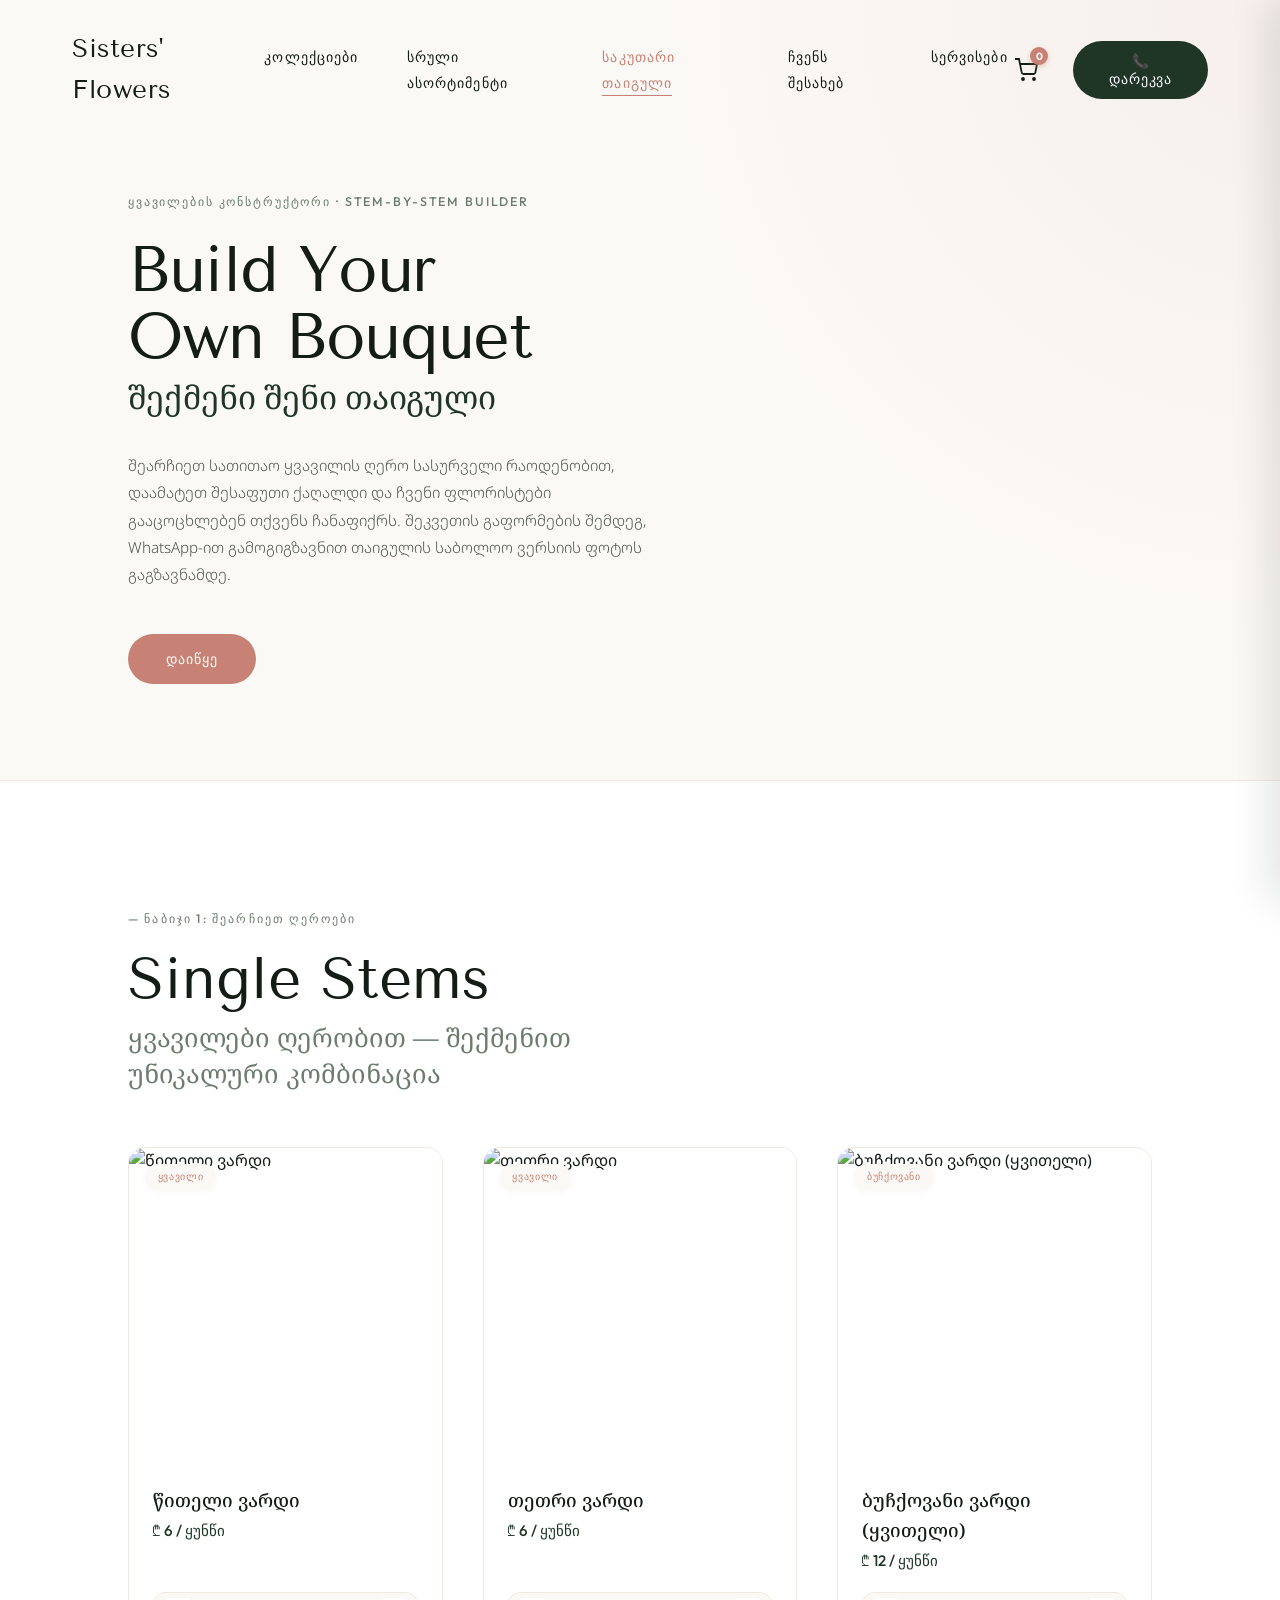
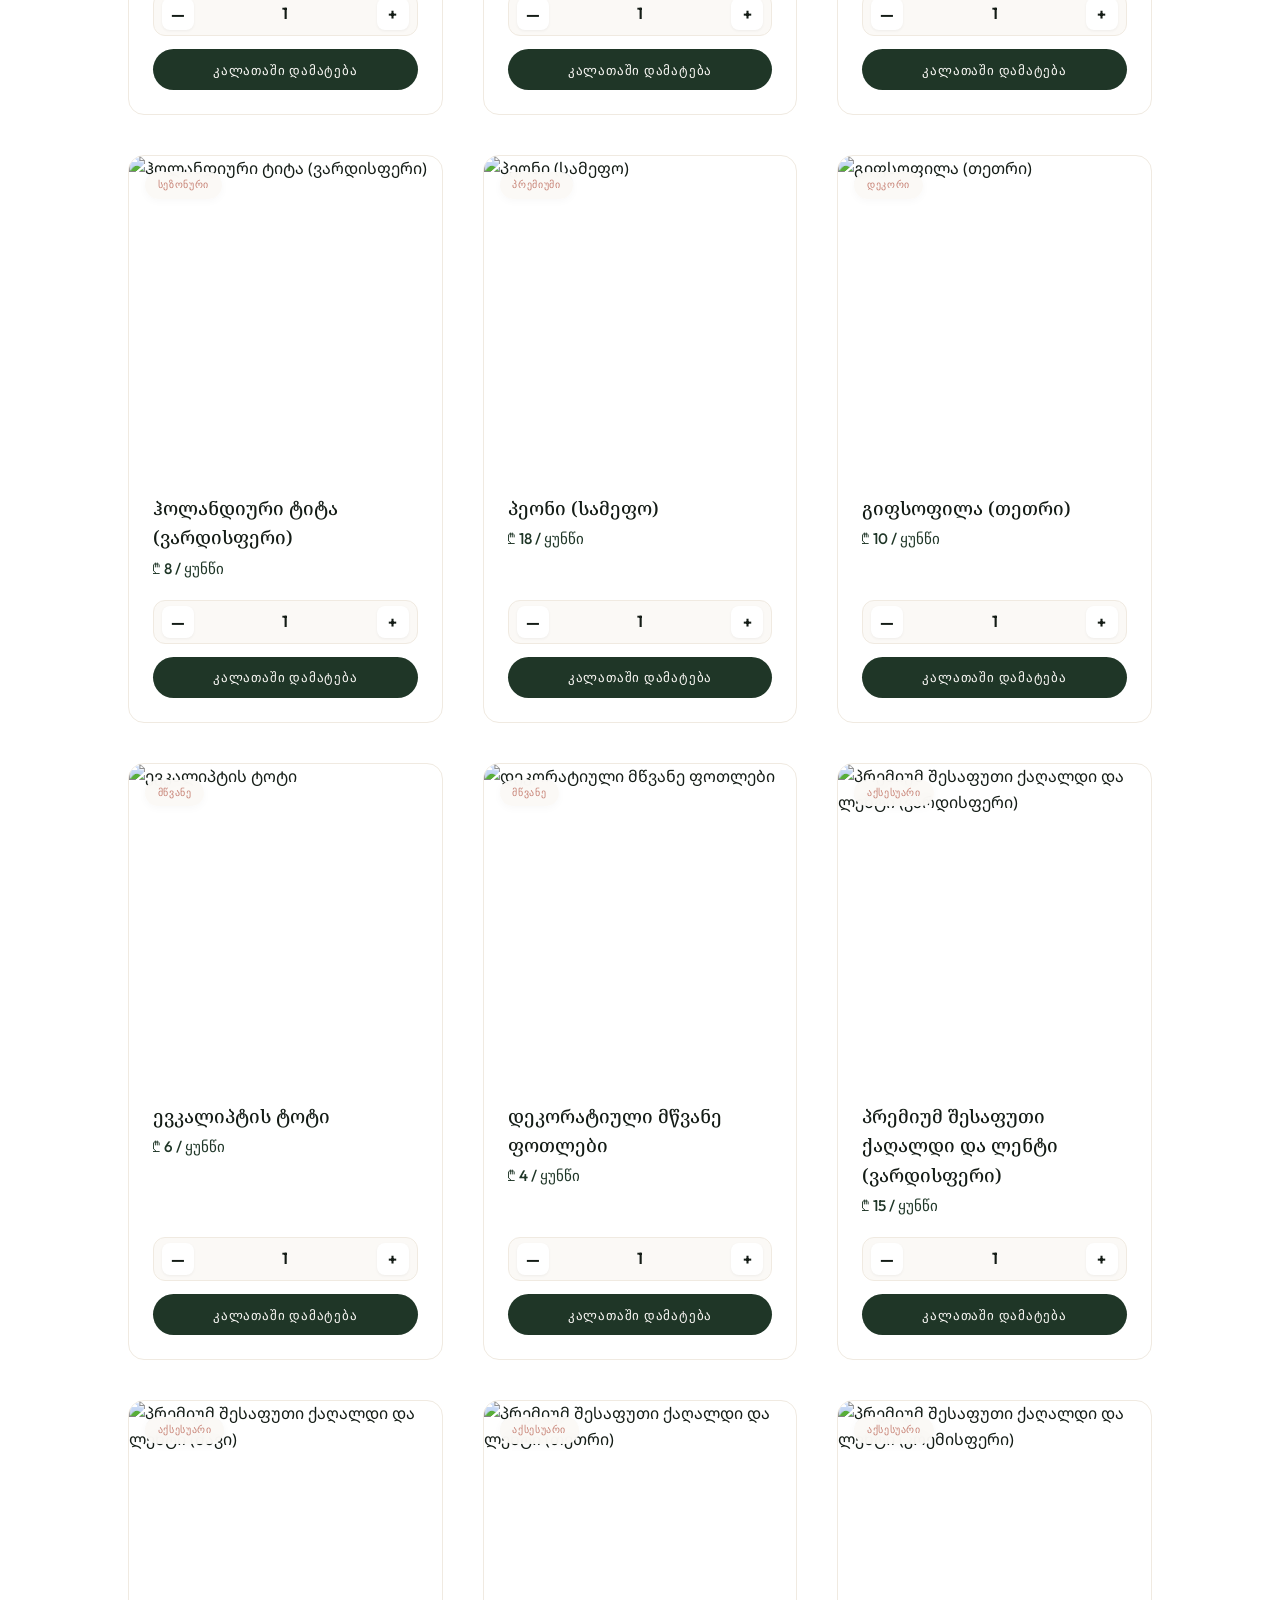
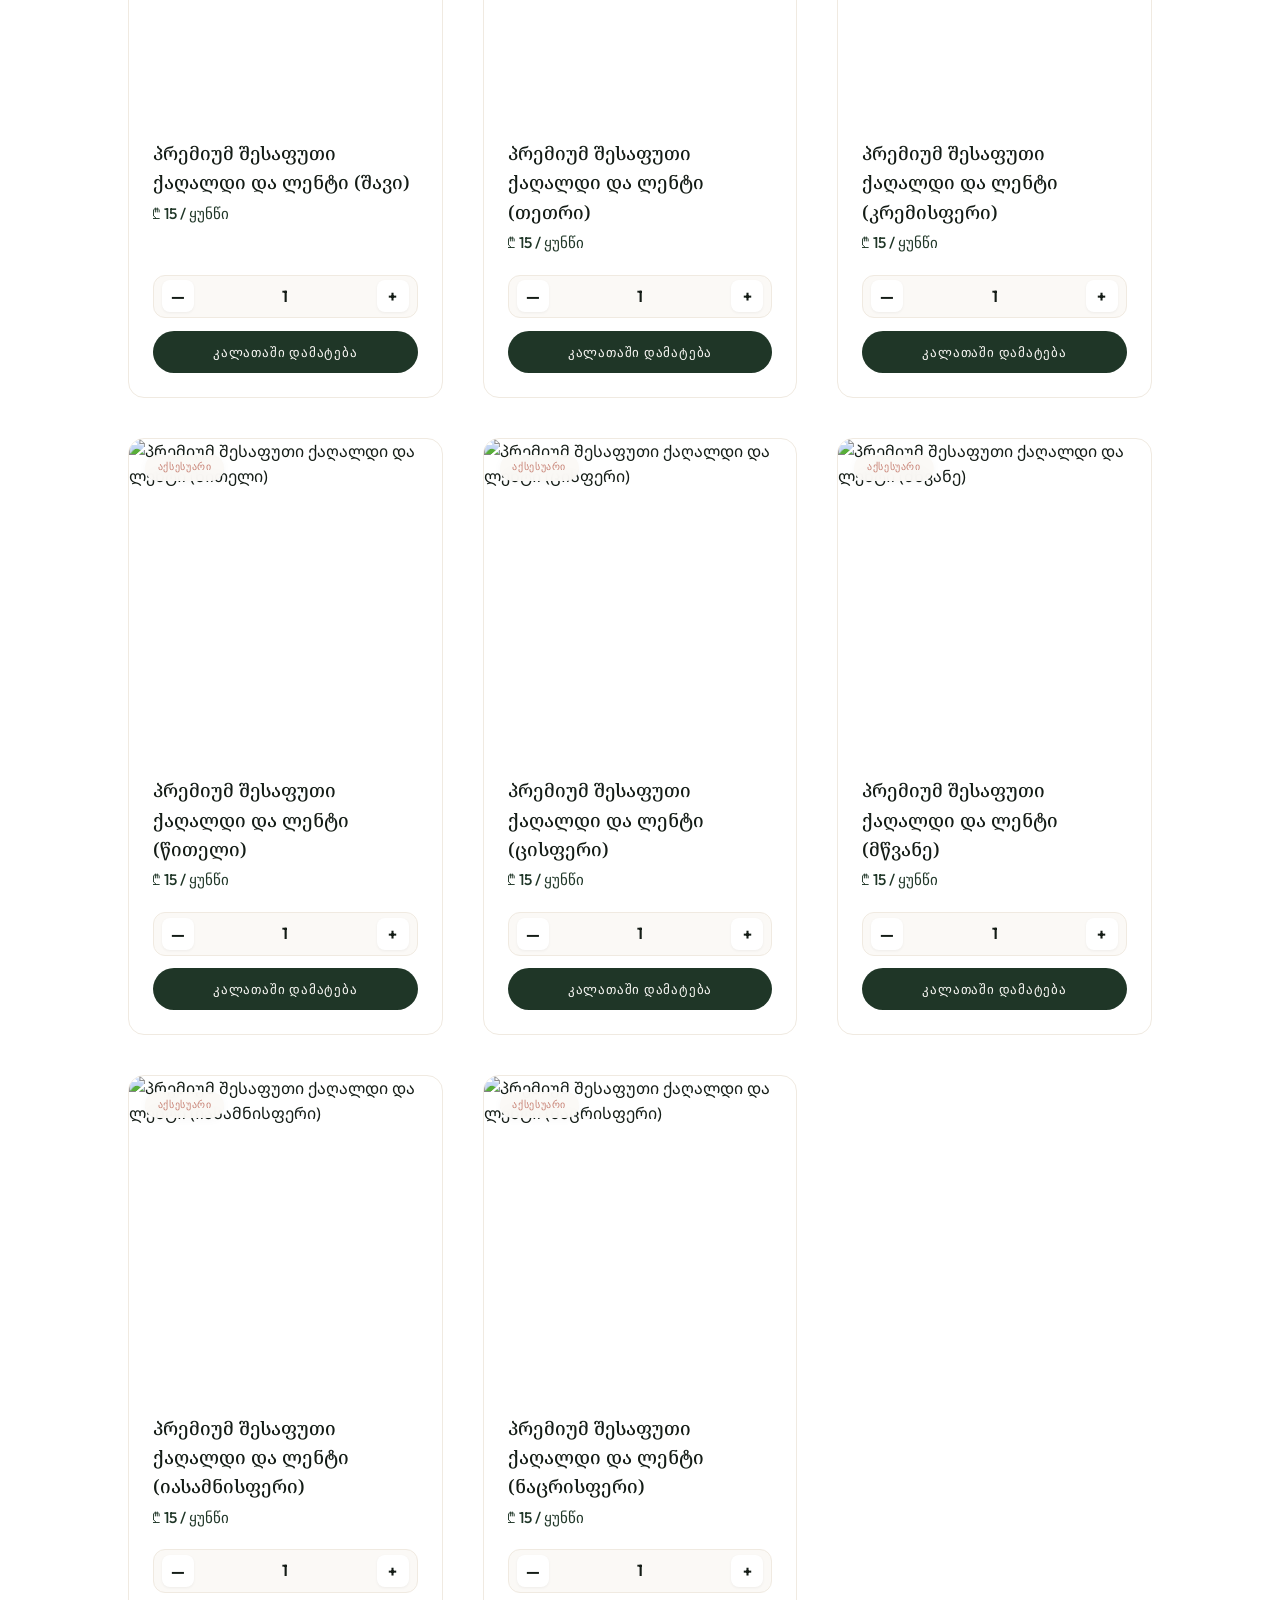
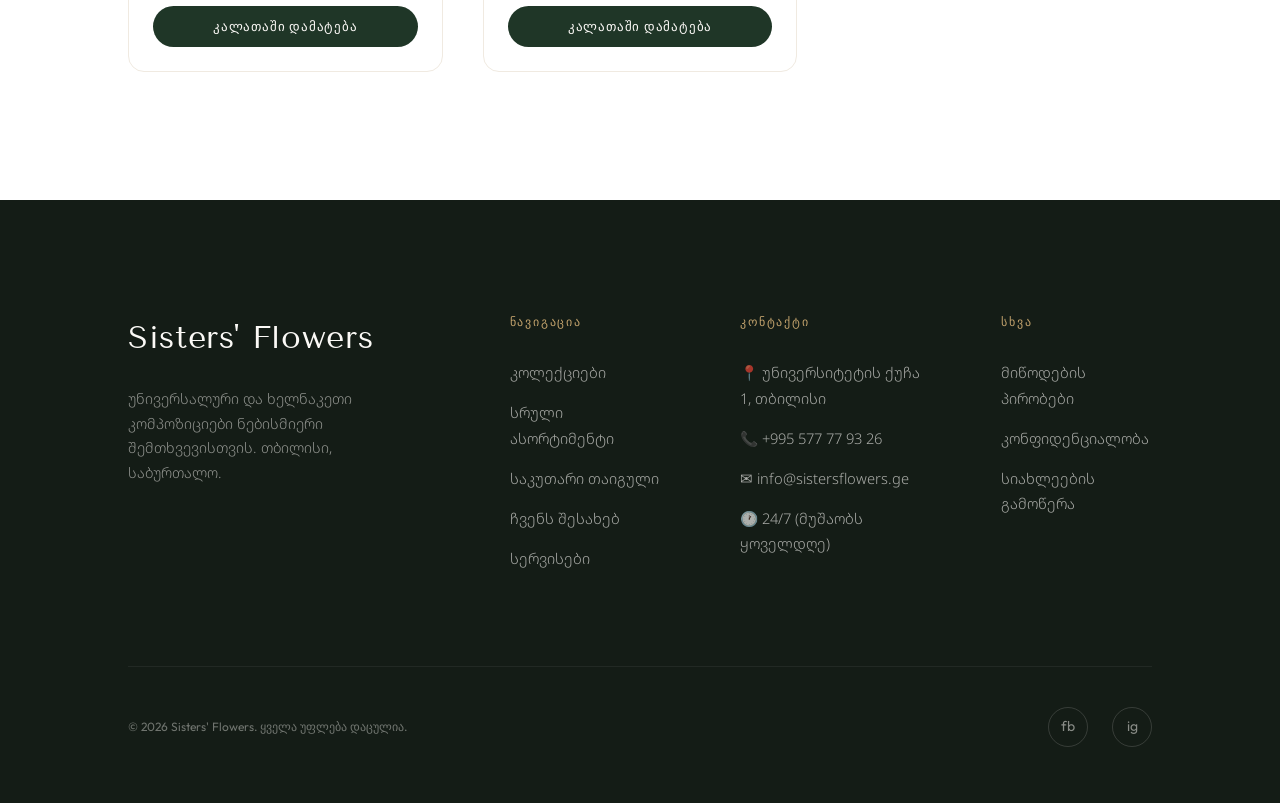
==== commit a2722840: "Add files via upload" ====
--- a/custom.html
+++ b/custom.html
@@ -22,10 +22,10 @@
     <a href="index.html" class="nav-logo">Sisters' Flowers</a>
     <ul class="nav-links">
       <li><a href="index.html#collections">კოლექციები</a></li>
+      <li><a href="catalog.html">სრული ასორტიმენტი</a></li>
       <li><a href="custom.html" class="active">საკუთარი თაიგული</a></li>
       <li><a href="index.html#about">ჩვენს შესახებ</a></li>
       <li><a href="index.html#services">სერვისები</a></li>
-      <li><a href="index.html#seasonal">სეზონური</a></li>
     </ul>
     <div class="nav-actions">
       <button class="nav-cart-btn" id="cartBtn" aria-label="კალათა">
@@ -53,8 +53,7 @@
       </p>
       <div class="custom-hero-actions">
         <button class="btn-primary"
-          onclick="document.getElementById('stemBuilderSection').scrollIntoView({behavior: 'smooth'})"><span>აწყობის დაწყება</span></button>
-        <a href="#otherFlowersSection" class="btn-ghost" style="text-decoration:none; display:inline-block; text-align:center; line-height:3rem;">სხვა ყვავილები</a>
+          onclick="document.getElementById('stemBuilderSection').scrollIntoView({behavior: 'smooth'})"><span>დაიწყე</span></button>
       </div>
     </div>
   </section>
@@ -73,20 +72,6 @@
     </div>
   </section>
 
-  <!-- BLANK CATALOG SECTION (FOR USER TO FILL) -->
-  <section class="other-flowers-section" id="otherFlowersSection">
-    <div class="collections-header reveal">
-      <span class="section-label">— ნაბიჯი 2 (სურვილისამებრ): სხვა კომპოზიციები</span>
-      <h2 class="section-title">Other Flowers</h2>
-      <p class="section-title-ka">ჩვენი სხვა თაიგულები და ყუთები (შეგიძლიათ შეცვალოთ main.js-ში)</p>
-    </div>
-
-    <!-- OTHER FLOWERS GRID -->
-    <div class="other-flowers-grid" id="otherFlowersGrid">
-      <!-- Dynamically populated via main.js. Blank/customizable slots for user -->
-    </div>
-  </section>
-
   <!-- FOOTER -->
   <footer>
     <div class="footer-top">
@@ -98,10 +83,10 @@
         <p class="footer-col-title">ნავიგაცია</p>
         <ul class="footer-links">
           <li><a href="index.html#collections">კოლექციები</a></li>
+          <li><a href="catalog.html">სრული ასორტიმენტი</a></li>
           <li><a href="custom.html">საკუთარი თაიგული</a></li>
           <li><a href="index.html#about">ჩვენს შესახებ</a></li>
           <li><a href="index.html#services">სერვისები</a></li>
-          <li><a href="index.html#seasonal">სეზონური</a></li>
         </ul>
       </div>
       <div>
@@ -232,4 +217,4 @@
   <script src="main.js"></script>
 </body>
 
-</html>
+</html>
--- a/style.css
+++ b/style.css
@@ -427,6 +427,7 @@
 .card {
   display: flex;
   flex-direction: column;
+  height: 100%;
   background: transparent;
   border-radius: 16px;
   overflow: hidden;
@@ -441,7 +442,7 @@
 .card-img-container {
   position: relative;
   width: 100%;
-  height: 100%;
+  height: auto;
   aspect-ratio: 4/5;
   overflow: hidden;
   border-radius: 12px;
@@ -484,6 +485,9 @@
 
 .card-details {
   padding: 1.2rem 0.2rem 0.5rem;
+  display: flex;
+  flex-direction: column;
+  flex-grow: 1;
 }
 
 .card-name {
@@ -497,6 +501,33 @@
 
 .card:hover .card-name {
   color: var(--blush);
+}
+
+.card-desc {
+  font-family: var(--font-body-ka);
+  font-size: 0.85rem;
+  line-height: 1.4;
+  color: var(--mist);
+  margin-bottom: 0;
+  
+  /* Hide and collapse by default */
+  overflow: hidden;
+  max-height: 0;
+  opacity: 0;
+  transform: translateY(10px);
+  
+  /* Smooth transitions */
+  transition: max-height 0.4s cubic-bezier(0.16, 1, 0.3, 1),
+              opacity 0.3s ease,
+              margin-bottom 0.4s cubic-bezier(0.16, 1, 0.3, 1),
+              transform 0.4s cubic-bezier(0.16, 1, 0.3, 1);
+}
+
+.card:hover .card-desc {
+  max-height: 10rem; /* Large enough to display the full text without cutting off */
+  opacity: 1;
+  margin-bottom: 0.8rem;
+  transform: translateY(0);
 }
 
 .card-price {
@@ -504,6 +535,7 @@
   font-size: 0.95rem;
   font-weight: 400;
   color: var(--mist);
+  margin-bottom: 0.8rem;
 }
 
 /* ── ABOUT ── */
@@ -1491,6 +1523,13 @@
   border-radius: 8px;
 }
 
+.cart-item-img-contain {
+  object-fit: contain !important;
+  background-color: #ffffff;
+  padding: 0;
+  border: 1px solid var(--parchment);
+}
+
 .cart-item-details {
   flex: 1;
   display: flex;
@@ -1823,7 +1862,7 @@
   padding: 0.65rem 1.5rem;
   border-radius: 30px;
   cursor: pointer;
-  margin-top: 0.8rem;
+  margin-top: auto;
   align-self: flex-start;
   transition: background 0.3s, color 0.3s, border-color 0.3s, transform 0.2s;
 }
@@ -1921,17 +1960,12 @@
   animation: fadeUp .9s 1s forwards;
 }
 
-.stem-builder-section, .other-flowers-section {
+.stem-builder-section {
   padding: 8rem 8rem;
   background: var(--pale);
 }
 
-.other-flowers-section {
-  background: var(--cream);
-  border-top: 1px solid var(--parchment);
-}
-
-.stems-grid, .other-flowers-grid {
+.stems-grid {
   display: grid;
   grid-template-columns: repeat(auto-fill, minmax(280px, 1fr));
   gap: 2.5rem;
@@ -1966,6 +2000,12 @@
   object-fit: cover;
   display: block;
   transition: transform 0.8s cubic-bezier(0.16, 1, 0.3, 1);
+}
+
+.stem-img-contain {
+  object-fit: contain !important;
+  background-color: #ffffff;
+  padding: 0;
 }
 
 .stem-card:hover .stem-img {
@@ -2101,7 +2141,7 @@
   .custom-hero {
     padding: 10rem 4.5rem 5rem;
   }
-  .stem-builder-section, .other-flowers-section {
+  .stem-builder-section {
     padding: 6rem 4.5rem;
   }
 }
@@ -2111,11 +2151,94 @@
     padding: 8rem 2rem 4rem;
     min-height: auto;
   }
-  .stem-builder-section, .other-flowers-section {
+  .stem-builder-section {
     padding: 5rem 2rem;
   }
-  .stems-grid, .other-flowers-grid {
+  .stems-grid {
     grid-template-columns: 1fr;
     gap: 2rem;
   }
+}
+
+/* ── Catalog Section and Grid ── */
+.catalog-section {
+  padding: 8rem 4.5rem;
+  max-width: 1400px;
+  margin: 0 auto;
+}
+
+.catalog-grid {
+  display: grid;
+  grid-template-columns: repeat(auto-fill, minmax(280px, 1fr));
+  gap: 3rem 2rem;
+  margin-top: 3rem;
+}
+
+/* Ensure catalog cards do not inherit first-child Collections styling */
+.catalog-grid .card:first-child {
+  grid-row: auto;
+}
+.catalog-grid .card:first-child .card-img-container {
+  height: auto;
+  aspect-ratio: 4/5;
+}
+
+/* ── Catalog Filter Bar ── */
+.filter-bar {
+  display: flex;
+  justify-content: center;
+  flex-wrap: wrap;
+  gap: 0.8rem;
+  margin: 2rem 0 1rem;
+}
+
+.filter-btn {
+  background: var(--cream);
+  border: 1px solid rgba(31, 54, 39, .1);
+  padding: 0.6rem 1.6rem;
+  border-radius: 30px;
+  font-family: var(--font-body-ka);
+  font-size: 0.88rem;
+  font-weight: 500;
+  color: var(--ink);
+  cursor: pointer;
+  transition: all 0.4s cubic-bezier(0.16, 1, 0.3, 1);
+}
+
+.filter-btn:hover {
+  background: var(--moss);
+  color: #fff;
+  border-color: var(--moss);
+  transform: translateY(-1px);
+}
+
+.filter-btn.active {
+  background: var(--moss);
+  color: #fff;
+  border-color: var(--moss);
+  box-shadow: 0 4px 12px rgba(31, 54, 39, 0.15);
+}
+
+/* Responsive Overrides for Catalog Page */
+@media (max-width: 1200px) {
+  .catalog-section {
+    padding: 8rem 4.5rem;
+  }
+}
+
+@media (max-width: 768px) {
+  .catalog-section {
+    padding: 6rem 2rem;
+  }
+  .catalog-grid {
+    grid-template-columns: 1fr;
+    gap: 2.5rem;
+  }
+  .filter-bar {
+    gap: 0.5rem;
+  }
+  .filter-btn {
+    padding: 0.5rem 1.2rem;
+    font-size: 0.8rem;
+  }
 }
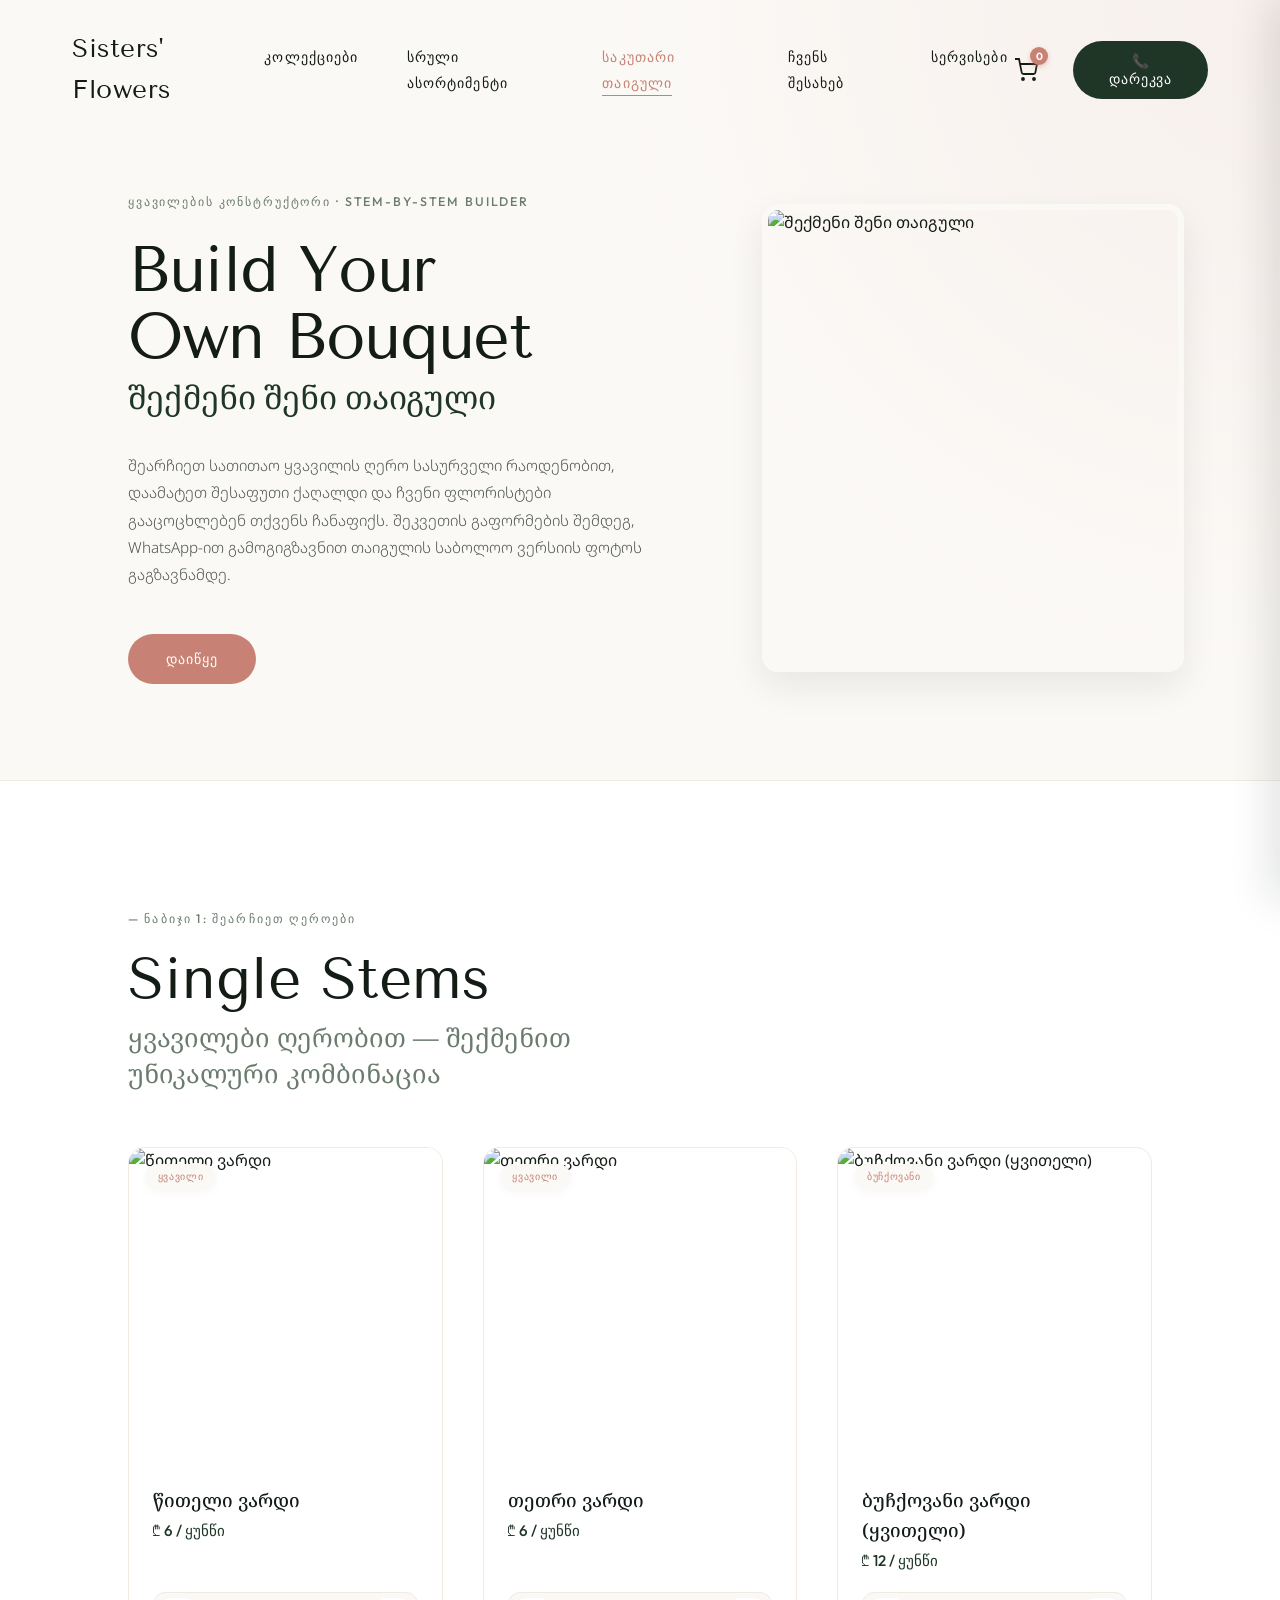
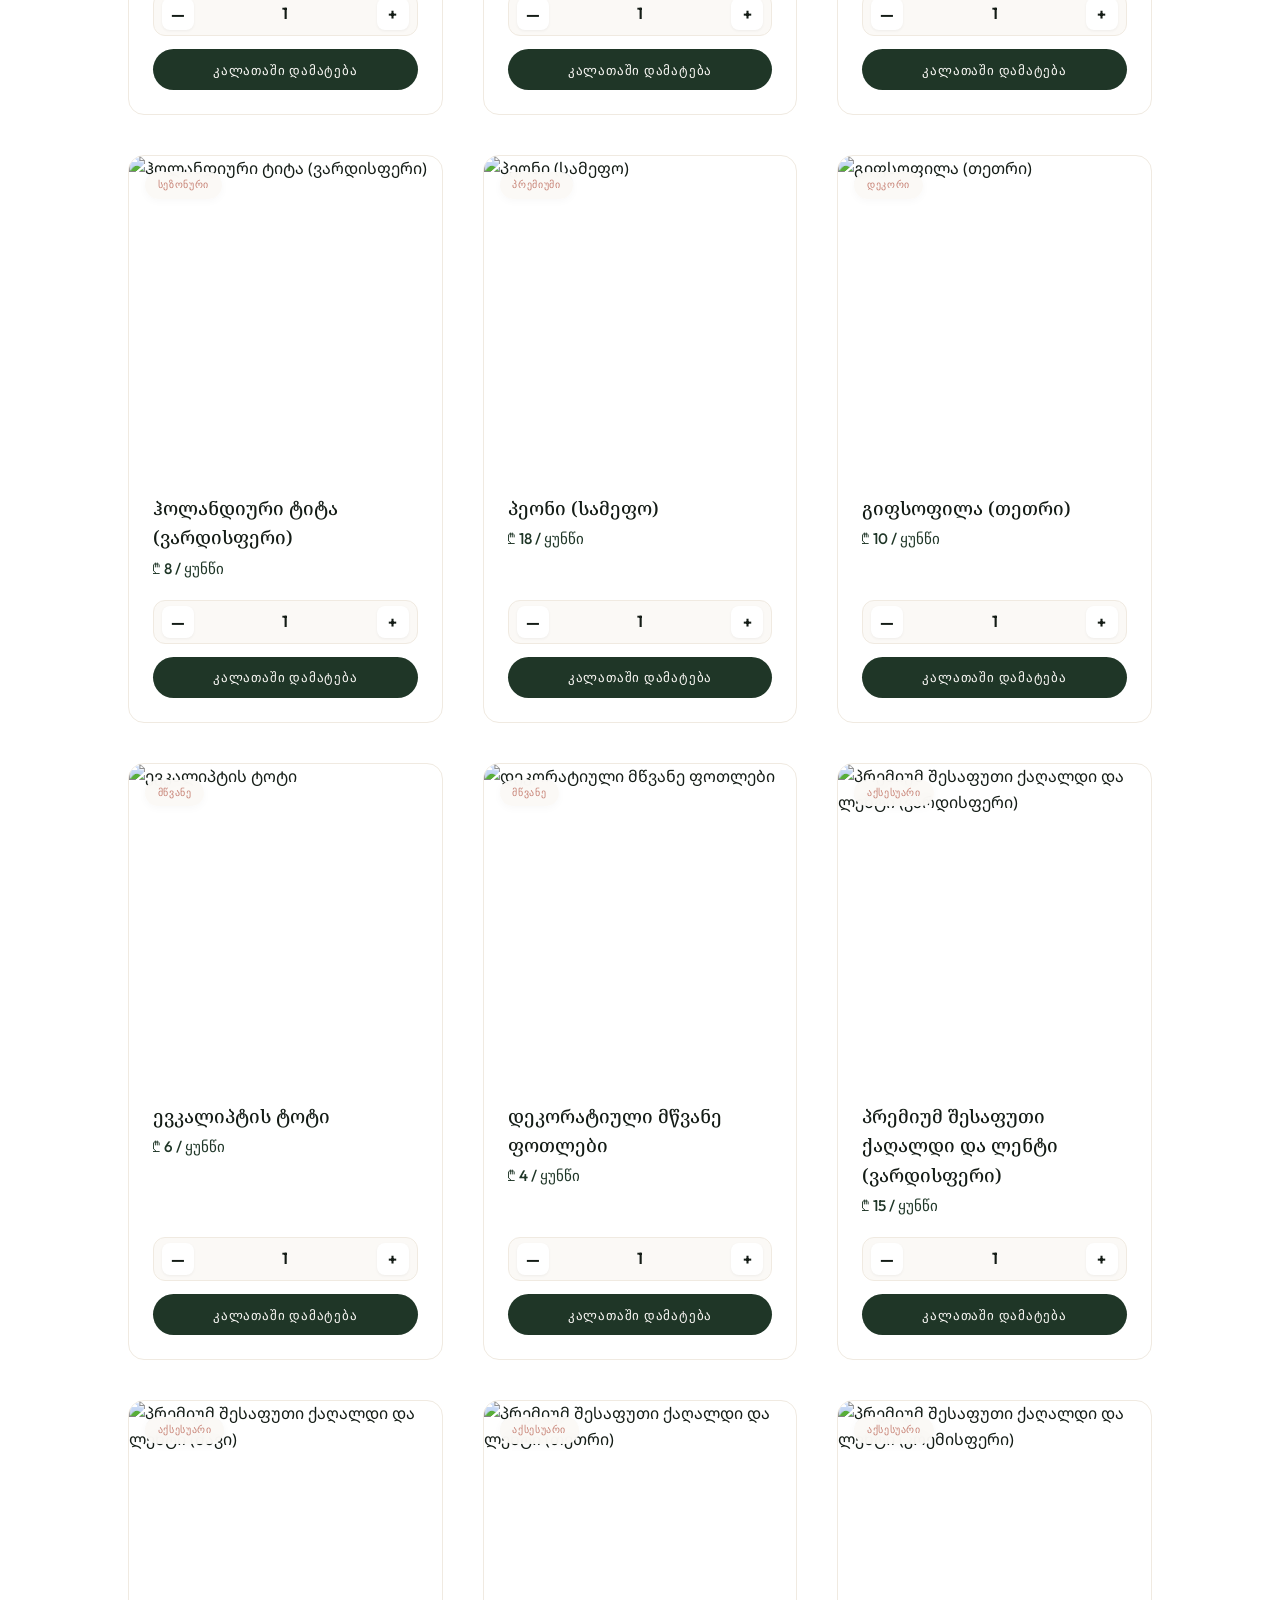
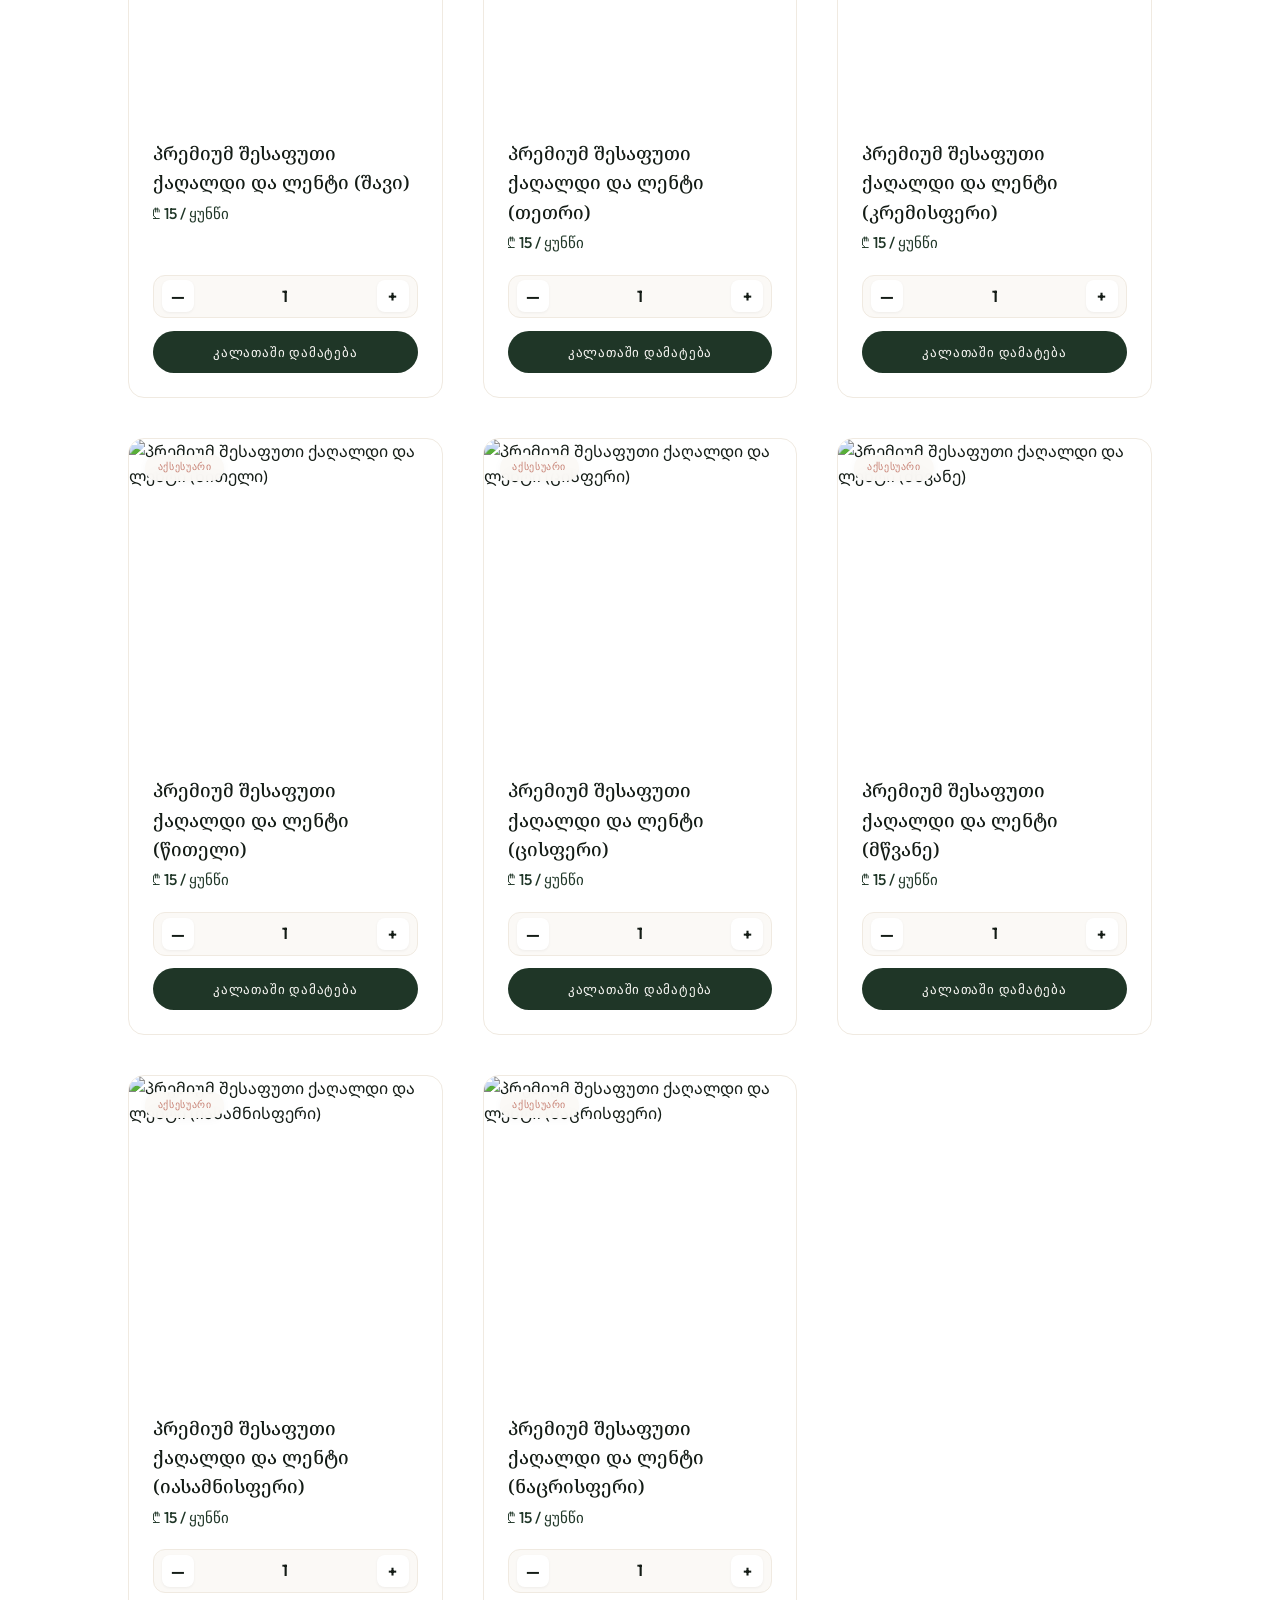
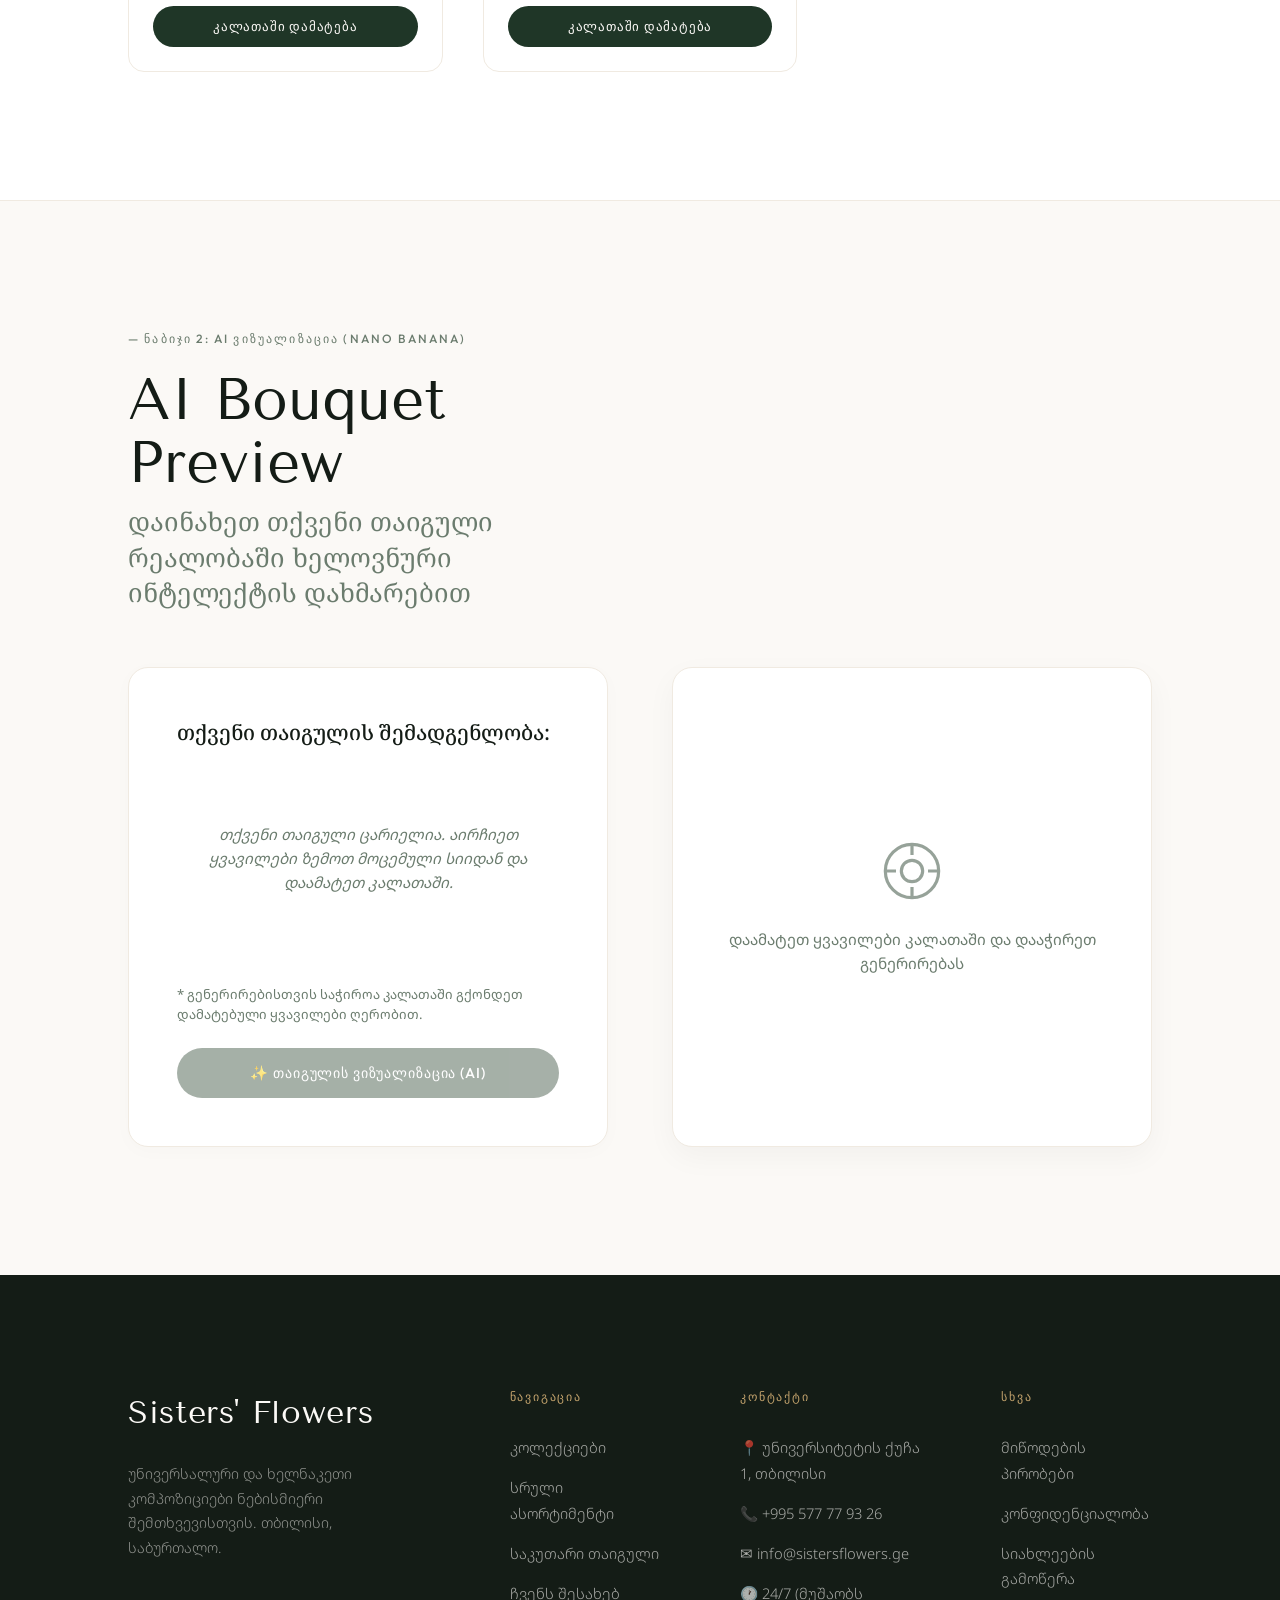
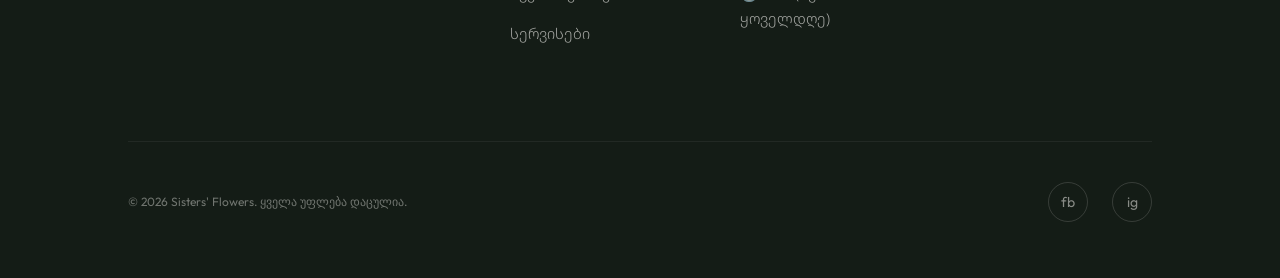
==== commit 8f108350: "Add files via upload" ====
--- a/custom.html
+++ b/custom.html
@@ -42,18 +42,28 @@
 
   <!-- CUSTOM HERO HEADER -->
   <section class="custom-hero">
-    <div class="custom-hero-content">
-      <p class="hero-eyebrow">ყვავილების კონსტრუქტორი · Stem-by-Stem Builder</p>
-      <h1 class="custom-hero-title">Build Your<br />Own Bouquet</h1>
-      <h2 class="custom-hero-title-ka">შექმენი შენი თაიგული</h2>
-      <p class="custom-hero-desc">
-        შეარჩიეთ სათითაო ყვავილის ღერო სასურველი რაოდენობით, დაამატეთ შესაფუთი ქაღალდი და ჩვენი ფლორისტები გააცოცხლებენ
-        თქვენს ჩანაფიქრს. შეკვეთის გაფორმების შემდეგ, WhatsApp-ით გამოგიგზავნით თაიგულის საბოლოო ვერსიის ფოტოს
-        გაგზავნამდე.
-      </p>
-      <div class="custom-hero-actions">
-        <button class="btn-primary"
-          onclick="document.getElementById('stemBuilderSection').scrollIntoView({behavior: 'smooth'})"><span>დაიწყე</span></button>
+    <div class="custom-hero-left">
+      <div class="custom-hero-content">
+        <p class="hero-eyebrow">ყვავილების კონსტრუქტორი · Stem-by-Stem Builder</p>
+        <h1 class="custom-hero-title">Build Your<br />Own Bouquet</h1>
+        <h2 class="custom-hero-title-ka">შექმენი შენი თაიგული</h2>
+        <p class="custom-hero-desc">
+          შეარჩიეთ სათითაო ყვავილის ღერო სასურველი რაოდენობით, დაამატეთ შესაფუთი ქაღალდი და ჩვენი ფლორისტები
+          გააცოცხლებენ
+          თქვენს ჩანაფიქს. შეკვეთის გაფორმების შემდეგ, WhatsApp-ით გამოგიგზავნით თაიგულის საბოლოო ვერსიის ფოტოს
+          გაგზავნამდე.
+        </p>
+        <div class="custom-hero-actions">
+          <button class="btn-primary"
+            onclick="document.getElementById('stemBuilderSection').scrollIntoView({behavior: 'smooth'})"><span>დაიწყე</span></button>
+        </div>
+      </div>
+    </div>
+    <div class="custom-hero-right">
+      <div class="custom-hero-image-wrapper">
+        <!-- REPLACE THE SRC ATTRIBUTE BELOW WITH YOUR OWN PICTURE PATH -->
+        <img class="custom-hero-img" src="https://images.unsplash.com/photo-1526047932273-341f2a7631f9?w=800&q=80"
+          alt="შექმენი შენი თაიგული" />
       </div>
     </div>
   </section>
@@ -69,6 +79,57 @@
     <!-- STEM BUILDER GRID -->
     <div class="stems-grid" id="stemsGrid">
       <!-- Dynamically populated via main.js with image, price, title, and quantity inputs -->
+    </div>
+  </section>
+
+  <!-- AI VISUALIZER SECTION -->
+  <section class="ai-visualizer-section" id="aiVisualizerSection">
+    <div class="collections-header reveal">
+      <span class="section-label">— ნაბიჯი 2: AI ვიზუალიზაცია (Nano Banana)</span>
+      <h2 class="section-title">AI Bouquet Preview</h2>
+      <p class="section-title-ka">დაინახეთ თქვენი თაიგული რეალობაში ხელოვნური ინტელექტის დახმარებით</p>
+    </div>
+
+    <div class="ai-container">
+      <div class="ai-details-panel">
+        <div class="ai-details-top">
+          <h3 class="ai-panel-title">თქვენი თაიგულის შემადგენლობა:</h3>
+          <div class="ai-summary-list" id="aiSummaryList">
+            <!-- Dynamically populated list of selected flowers -->
+          </div>
+        </div>
+        <div class="ai-details-bottom">
+          <p class="ai-disclaimer">
+            * გენერირებისთვის საჭიროა კალათაში გქონდეთ დამატებული ყვავილები ღერობით.
+          </p>
+          <button class="btn-primary ai-gen-btn" id="aiGenBtn">
+            <span>✨ თაიგულის ვიზუალიზაცია (AI)</span>
+          </button>
+        </div>
+      </div>
+
+      <div class="ai-preview-panel">
+        <div class="ai-preview-frame" id="aiPreviewFrame">
+          <!-- Visualizer Placeholder -->
+          <div class="ai-placeholder" id="aiPlaceholder">
+            <svg class="ai-placeholder-icon" viewBox="0 0 24 24" fill="none" stroke="currentColor" stroke-width="1.2">
+              <circle cx="12" cy="12" r="10" />
+              <circle cx="12" cy="12" r="4" />
+              <path d="M12 2v4M12 18v4M2 12h4M18 12h4" />
+            </svg>
+            <p class="ai-placeholder-text">დაამატეთ ყვავილები კალათაში და დააჭირეთ გენერირებას</p>
+          </div>
+          
+          <!-- Loading Spinner -->
+          <div class="ai-loader" id="aiLoader" style="display: none;">
+            <div class="spinner"></div>
+            <p class="ai-loader-text">Nano Banana AI ქმნის თქვენს თაიგულს...</p>
+          </div>
+
+          <!-- Generated Image -->
+          <img class="ai-generated-img" id="aiGeneratedImg" style="display: none;" alt="ხელოვნური ინტელექტის მიერ შექმნილი თაიგული" />
+        </div>
+      </div>
     </div>
   </section>
 
--- a/style.css
+++ b/style.css
@@ -1901,20 +1901,59 @@
 
 /* ── CUSTOM BOUQUET BUILDER PAGE (custom.html) ── */
 .custom-hero {
-  min-height: 80vh;
-  display: flex;
-  align-items: center;
-  padding: 12rem 8rem 6rem;
+  min-height: 85vh;
+  display: grid;
+  grid-template-columns: 1.15fr 0.85fr;
+  align-items: center;
+  padding: 12rem 6rem 6rem 8rem;
   background: radial-gradient(circle at top right, rgba(199, 130, 117, 0.08), transparent 45%), var(--cream);
   position: relative;
   overflow: hidden;
   border-bottom: 1px solid var(--parchment);
+  gap: 4rem;
+}
+
+.custom-hero-left {
+  position: relative;
+  z-index: 2;
 }
 
 .custom-hero-content {
   max-width: 700px;
+}
+
+.custom-hero-right {
   position: relative;
+  width: 100%;
+  height: 100%;
+  display: flex;
+  align-items: center;
+  justify-content: center;
+  opacity: 0;
+  animation: fadeIn 1.2s .4s forwards;
   z-index: 2;
+}
+
+.custom-hero-image-wrapper {
+  width: 100%;
+  height: 52vh;
+  max-height: 480px;
+  overflow: hidden;
+  border-radius: 16px;
+  box-shadow: 0 15px 35px rgba(20, 28, 22, 0.08);
+  border: 6px solid var(--cream);
+}
+
+.custom-hero-img {
+  width: 100%;
+  height: 100%;
+  object-fit: cover;
+  display: block;
+  transition: transform 6s ease;
+}
+
+.custom-hero-image-wrapper:hover .custom-hero-img {
+  transform: scale(1.04);
 }
 
 .custom-hero-title {
@@ -2140,6 +2179,8 @@
 @media (max-width: 1200px) {
   .custom-hero {
     padding: 10rem 4.5rem 5rem;
+    grid-template-columns: 1.1fr 0.9fr;
+    gap: 3rem;
   }
   .stem-builder-section {
     padding: 6rem 4.5rem;
@@ -2150,6 +2191,14 @@
   .custom-hero {
     padding: 8rem 2rem 4rem;
     min-height: auto;
+    grid-template-columns: 1fr;
+    gap: 3rem;
+  }
+  .custom-hero-right {
+    height: auto;
+  }
+  .custom-hero-image-wrapper {
+    height: 40vh;
   }
   .stem-builder-section {
     padding: 5rem 2rem;
@@ -2241,4 +2290,200 @@
     padding: 0.5rem 1.2rem;
     font-size: 0.8rem;
   }
+}
+
+/* ── AI VISUALIZER SECTION ── */
+.ai-visualizer-section {
+  padding: 8rem 8rem;
+  background: var(--cream);
+  border-top: 1px solid var(--parchment);
+}
+
+.ai-container {
+  display: grid;
+  grid-template-columns: 1fr 1fr;
+  gap: 4rem;
+  margin-top: 3rem;
+  align-items: stretch;
+}
+
+.ai-details-panel {
+  background: var(--pale);
+  border: 1px solid var(--parchment);
+  border-radius: 20px;
+  padding: 3rem;
+  display: flex;
+  flex-direction: column;
+  justify-content: space-between;
+  box-shadow: 0 4px 20px rgba(0, 0, 0, 0.02);
+}
+
+.ai-panel-title {
+  font-family: var(--font-heading-ka);
+  font-size: 1.3rem;
+  font-weight: 500;
+  color: var(--ink);
+  margin-bottom: 1.5rem;
+}
+
+.ai-summary-list {
+  display: flex;
+  flex-direction: column;
+  gap: 1rem;
+  margin-bottom: 2rem;
+  flex-grow: 1;
+}
+
+.ai-summary-item {
+  display: flex;
+  justify-content: space-between;
+  align-items: center;
+  padding: 0.8rem 1rem;
+  background: var(--cream);
+  border-radius: 10px;
+  font-family: var(--font-body-ka);
+  font-size: 0.92rem;
+  color: var(--ink);
+  border: 1px solid rgba(31, 54, 39, 0.04);
+}
+
+.ai-summary-qty {
+  font-weight: 600;
+  color: var(--moss);
+}
+
+.ai-summary-empty {
+  font-family: var(--font-body-ka);
+  color: var(--mist);
+  font-style: italic;
+  text-align: center;
+  margin: 3rem 0;
+  font-size: 0.95rem;
+}
+
+.ai-disclaimer {
+  font-family: var(--font-body-ka);
+  font-size: 0.82rem;
+  color: var(--mist);
+  margin-bottom: 1.5rem;
+  line-height: 1.5;
+}
+
+.ai-gen-btn {
+  width: 100%;
+  display: flex;
+  justify-content: center;
+  align-items: center;
+}
+
+.ai-gen-btn.disabled {
+  opacity: 0.6;
+  cursor: not-allowed;
+  background: var(--mist);
+  box-shadow: none;
+}
+
+/* Preview Panel */
+.ai-preview-panel {
+  display: flex;
+  align-items: center;
+  justify-content: center;
+}
+
+.ai-preview-frame {
+  width: 100%;
+  aspect-ratio: 1/1;
+  max-width: 500px;
+  background: var(--pale);
+  border: 1px solid var(--parchment);
+  border-radius: 20px;
+  box-shadow: 0 10px 30px rgba(0, 0, 0, 0.04);
+  position: relative;
+  overflow: hidden;
+  display: flex;
+  align-items: center;
+  justify-content: center;
+  padding: 1rem;
+}
+
+.ai-placeholder {
+  display: flex;
+  flex-direction: column;
+  align-items: center;
+  justify-content: center;
+  text-align: center;
+  color: var(--mist);
+  padding: 2rem;
+}
+
+.ai-placeholder-icon {
+  width: 64px;
+  height: 64px;
+  margin-bottom: 1.5rem;
+  stroke: var(--mist);
+  opacity: 0.7;
+}
+
+.ai-placeholder-text {
+  font-family: var(--font-body-ka);
+  font-size: 0.95rem;
+  line-height: 1.6;
+}
+
+/* Loader */
+.ai-loader {
+  display: flex;
+  flex-direction: column;
+  align-items: center;
+  justify-content: center;
+  text-align: center;
+}
+
+.spinner {
+  width: 48px;
+  height: 48px;
+  border: 3px solid rgba(199, 130, 117, 0.2);
+  border-top: 3px solid var(--blush);
+  border-radius: 50%;
+  animation: spin 1s linear infinite;
+  margin-bottom: 1.5rem;
+}
+
+.ai-loader-text {
+  font-family: var(--font-body-ka);
+  font-size: 0.95rem;
+  color: var(--moss);
+}
+
+.ai-generated-img {
+  width: 100%;
+  height: 100%;
+  object-fit: cover;
+  border-radius: 12px;
+  opacity: 0;
+  transition: opacity 0.5s ease-in-out;
+}
+
+.ai-generated-img.loaded {
+  opacity: 1;
+}
+
+/* Responsive Overrides for AI Visualizer */
+@media (max-width: 992px) {
+  .ai-container {
+    grid-template-columns: 1fr;
+    gap: 3rem;
+  }
+  .ai-preview-frame {
+    margin: 0 auto;
+  }
+}
+
+@media (max-width: 768px) {
+  .ai-visualizer-section {
+    padding: 5rem 2rem;
+  }
+  .ai-details-panel {
+    padding: 2rem;
+  }
 }
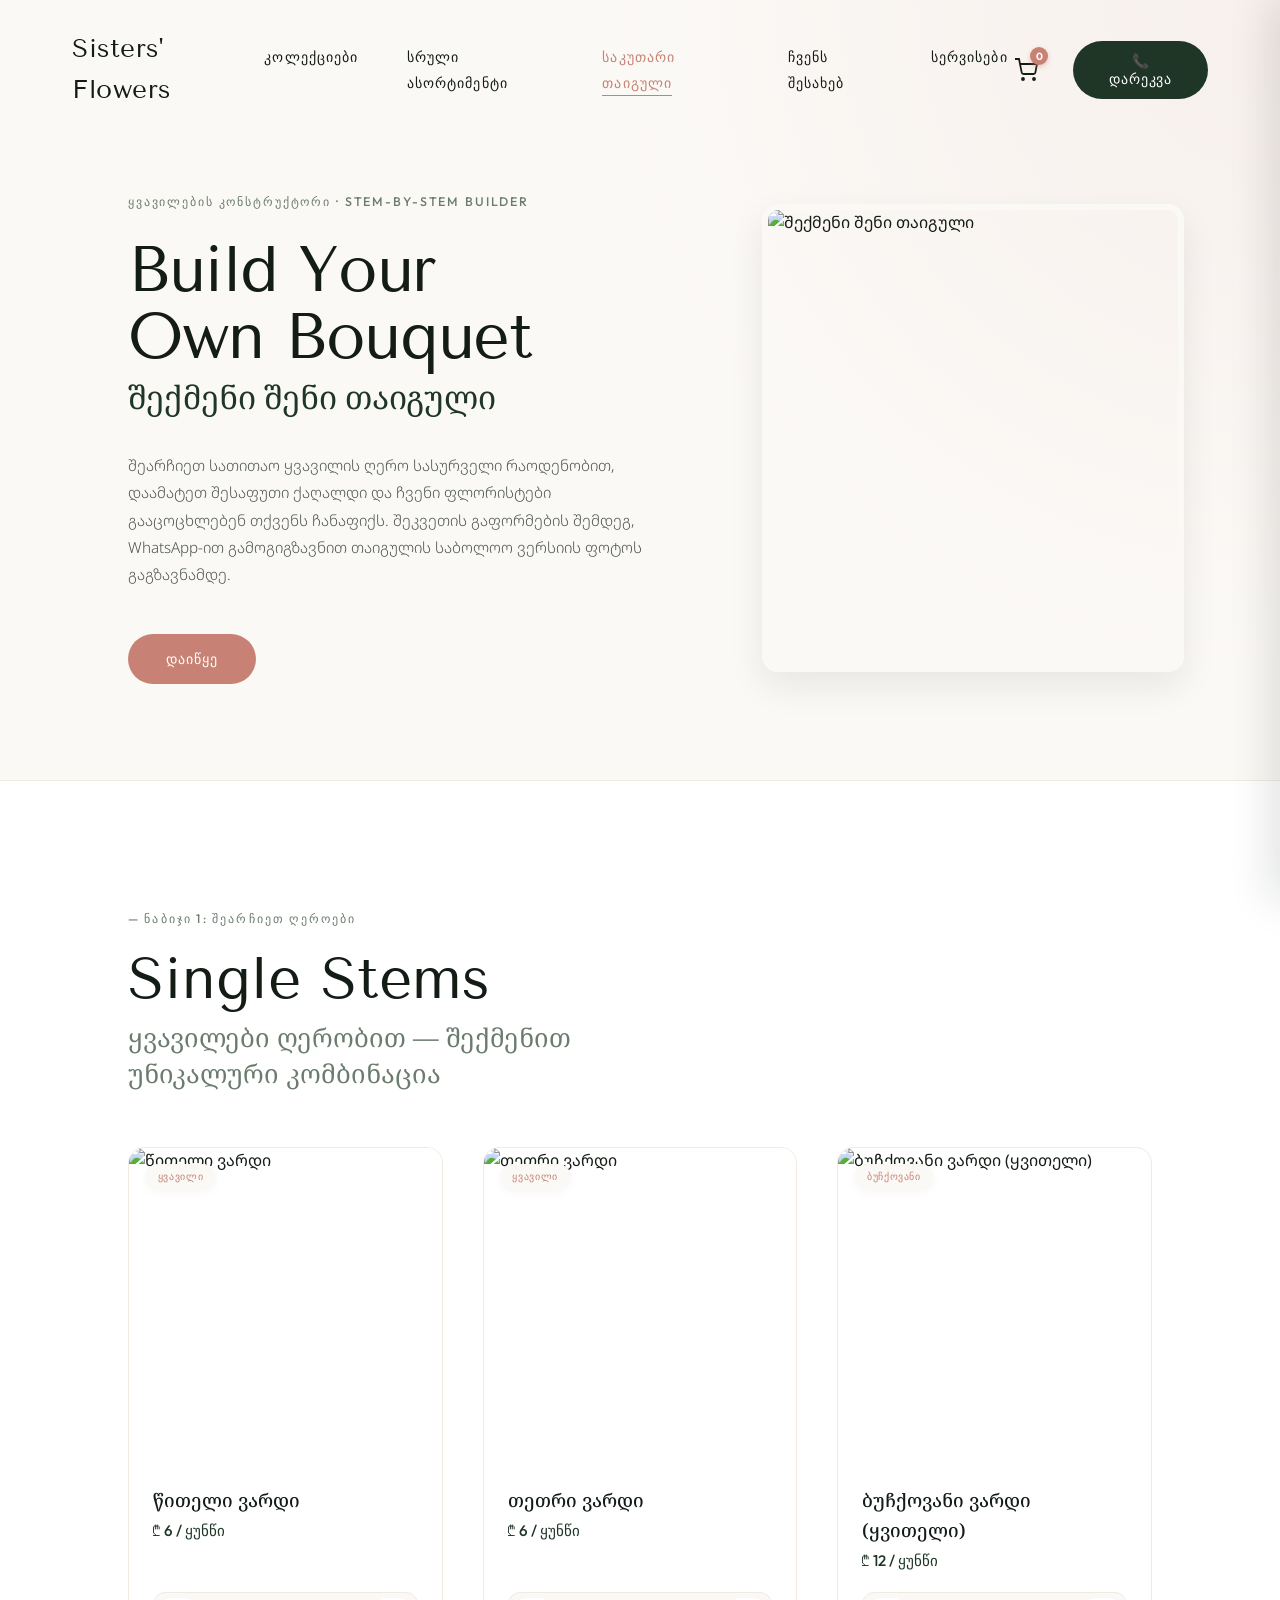
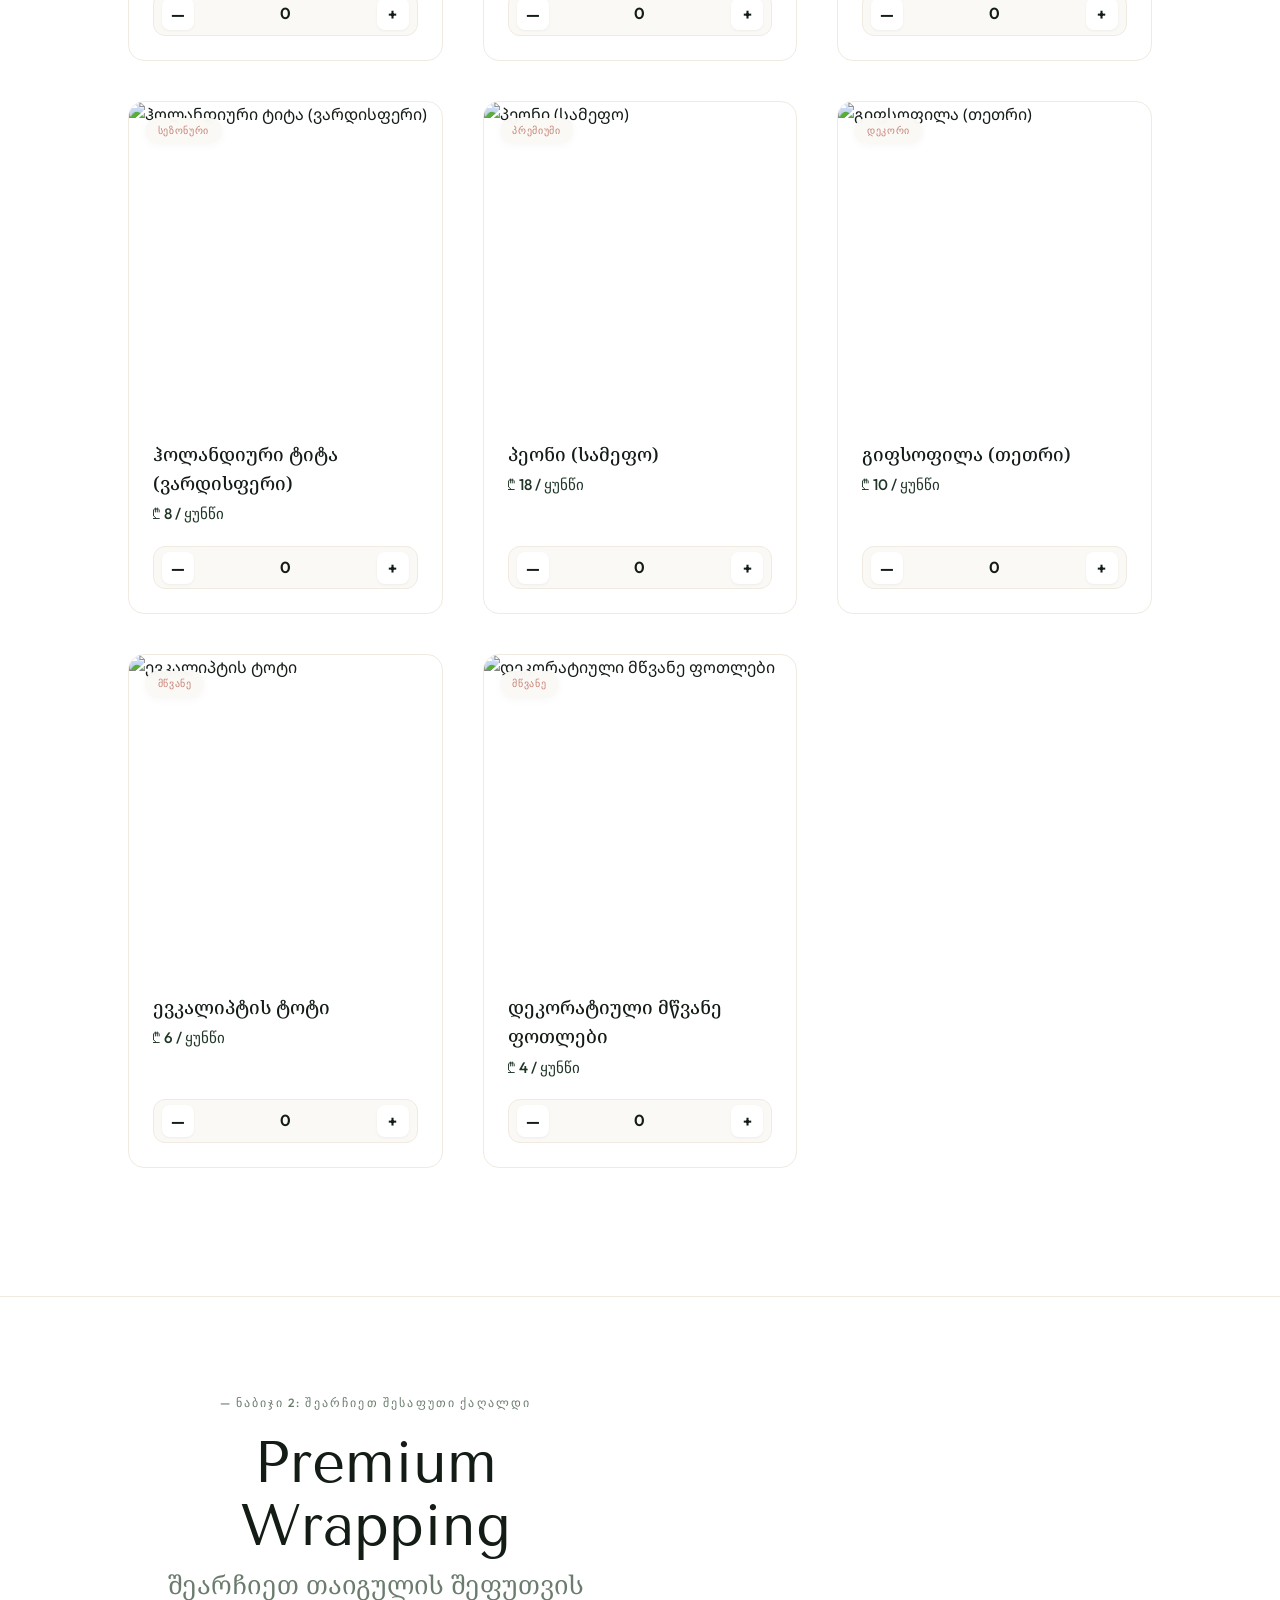
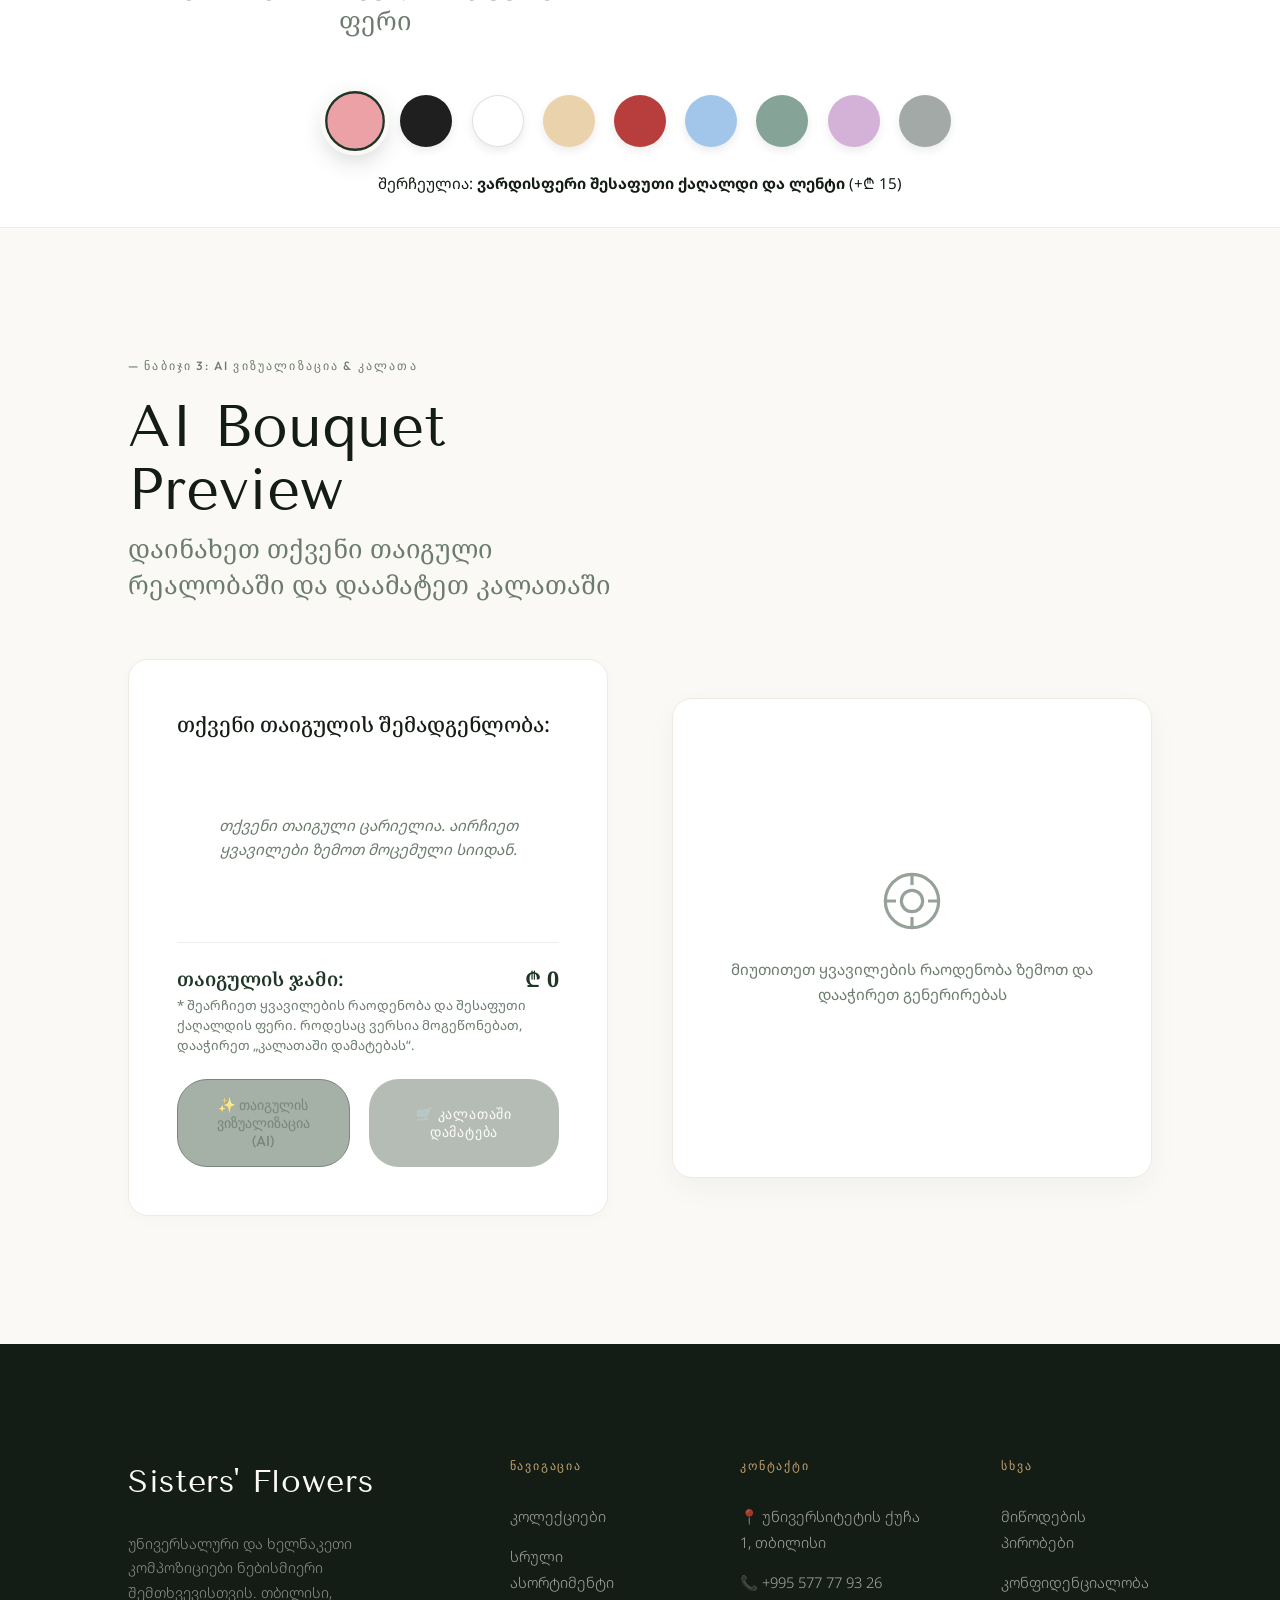
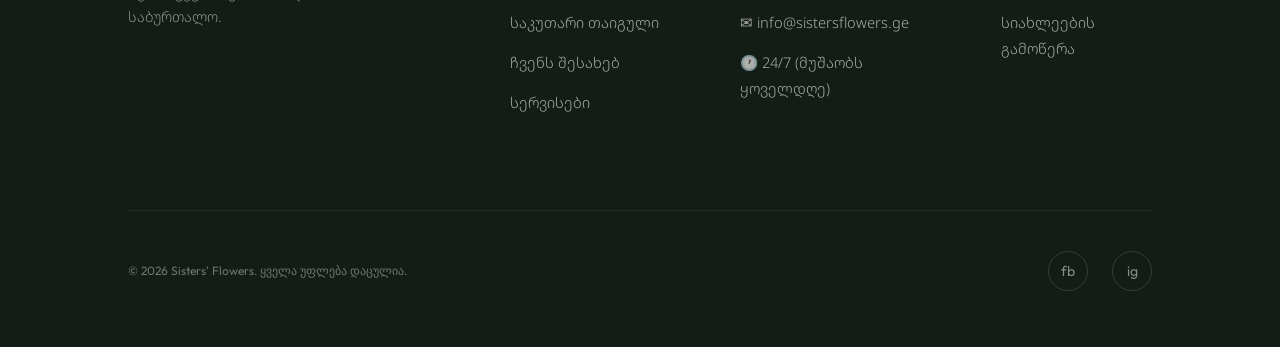
==== commit 9656f326: "Add files via upload" ====
--- a/custom.html
+++ b/custom.html
@@ -82,12 +82,30 @@
     </div>
   </section>
 
+  <!-- WRAPPING SELECTOR SECTION -->
+  <section class="wrap-selector-section" id="wrapSelectorSection">
+    <div class="collections-header reveal">
+      <span class="section-label">— ნაბიჯი 2: შეარჩიეთ შესაფუთი ქაღალდი</span>
+      <h2 class="section-title">Premium Wrapping</h2>
+      <p class="section-title-ka">შეარჩიეთ თაიგულის შეფუთვის ფერი</p>
+    </div>
+
+    <div class="wrap-container reveal">
+      <div class="wrap-selector-row" id="wrapSelectorRow">
+        <!-- Dynamically populated via main.js with elegant color circles -->
+      </div>
+      <div class="selected-wrap-info">
+        შერჩეულია: <strong id="selectedWrapName">ვარდისფერი შესაფუთი ქაღალდი</strong> (+₾ 15)
+      </div>
+    </div>
+  </section>
+
   <!-- AI VISUALIZER SECTION -->
   <section class="ai-visualizer-section" id="aiVisualizerSection">
     <div class="collections-header reveal">
-      <span class="section-label">— ნაბიჯი 2: AI ვიზუალიზაცია (Nano Banana)</span>
+      <span class="section-label">— ნაბიჯი 3: AI ვიზუალიზაცია & კალათა</span>
       <h2 class="section-title">AI Bouquet Preview</h2>
-      <p class="section-title-ka">დაინახეთ თქვენი თაიგული რეალობაში ხელოვნური ინტელექტის დახმარებით</p>
+      <p class="section-title-ka">დაინახეთ თქვენი თაიგული რეალობაში და დაამატეთ კალათაში</p>
     </div>
 
     <div class="ai-container">
@@ -97,14 +115,23 @@
           <div class="ai-summary-list" id="aiSummaryList">
             <!-- Dynamically populated list of selected flowers -->
           </div>
+          <div class="ai-draft-total-row">
+            <span>თაიგულის ჯამი:</span>
+            <span class="ai-draft-total" id="aiDraftTotal">₾ 0</span>
+          </div>
         </div>
         <div class="ai-details-bottom">
           <p class="ai-disclaimer">
-            * გენერირებისთვის საჭიროა კალათაში გქონდეთ დამატებული ყვავილები ღერობით.
+            * შეარჩიეთ ყვავილების რაოდენობა და შესაფუთი ქაღალდის ფერი. როდესაც ვერსია მოგეწონებათ, დააჭირეთ „კალათაში დამატებას“.
           </p>
-          <button class="btn-primary ai-gen-btn" id="aiGenBtn">
-            <span>✨ თაიგულის ვიზუალიზაცია (AI)</span>
-          </button>
+          <div class="ai-action-buttons">
+            <button class="btn-ghost ai-gen-btn" id="aiGenBtn">
+              <span>✨ თაიგულის ვიზუალიზაცია (AI)</span>
+            </button>
+            <button class="btn-primary ai-finalize-btn disabled" id="aiFinalizeBtn" disabled>
+              <span>🛒 კალათაში დამატება</span>
+            </button>
+          </div>
         </div>
       </div>
 
@@ -117,7 +144,7 @@
               <circle cx="12" cy="12" r="4" />
               <path d="M12 2v4M12 18v4M2 12h4M18 12h4" />
             </svg>
-            <p class="ai-placeholder-text">დაამატეთ ყვავილები კალათაში და დააჭირეთ გენერირებას</p>
+            <p class="ai-placeholder-text">მიუთითეთ ყვავილების რაოდენობა ზემოთ და დააჭირეთ გენერირებას</p>
           </div>
           
           <!-- Loading Spinner -->
--- a/style.css
+++ b/style.css
@@ -2468,6 +2468,145 @@
   opacity: 1;
 }
 
+/* ── WRAPPING SELECTOR SECTION ── */
+.wrap-selector-section {
+  padding: 6rem 8rem 2rem;
+  background: var(--pale);
+  border-top: 1px solid var(--parchment);
+  text-align: center;
+}
+
+.wrap-container {
+  max-width: 800px;
+  margin: 2.5rem auto 0;
+  display: flex;
+  flex-direction: column;
+  align-items: center;
+  gap: 1.5rem;
+}
+
+.wrap-selector-row {
+  display: flex;
+  justify-content: center;
+  align-items: center;
+  flex-wrap: wrap;
+  gap: 1.2rem;
+}
+
+.wrap-color-circle {
+  width: 52px;
+  height: 52px;
+  border-radius: 50%;
+  border: 2px solid transparent;
+  cursor: pointer;
+  box-shadow: 0 4px 10px rgba(0, 0, 0, 0.08);
+  transition: transform 0.3s cubic-bezier(0.16, 1, 0.3, 1), box-shadow 0.3s cubic-bezier(0.16, 1, 0.3, 1), border-color 0.3s;
+  position: relative;
+  outline: none;
+}
+
+.wrap-color-circle:hover {
+  transform: scale(1.12);
+  box-shadow: 0 6px 14px rgba(0, 0, 0, 0.12);
+}
+
+.wrap-color-circle.active {
+  transform: scale(1.15);
+  border-color: var(--moss);
+  box-shadow: 0 0 0 4px var(--cream), 0 8px 20px rgba(31, 54, 39, 0.2);
+}
+
+/* For white/light wrapper circle to distinguish it */
+.wrap-color-circle.border-accent {
+  border: 1px solid rgba(0, 0, 0, 0.12);
+}
+.wrap-color-circle.border-accent.active {
+  border: 2px solid var(--moss);
+}
+
+.selected-wrap-info {
+  font-family: var(--font-body-ka);
+  font-size: 0.95rem;
+  color: var(--ink);
+}
+
+/* ── AI DRAFT STYLING ── */
+.ai-draft-total-row {
+  display: flex;
+  justify-content: space-between;
+  align-items: center;
+  border-top: 1px solid rgba(31, 54, 39, 0.08);
+  padding-top: 1.2rem;
+  margin-top: 1.5rem;
+  font-family: var(--font-heading-ka);
+  font-size: 1.2rem;
+  font-weight: 600;
+  color: var(--moss);
+}
+
+.ai-draft-total {
+  font-size: 1.35rem;
+  font-weight: bold;
+}
+
+.ai-action-buttons {
+  display: grid;
+  grid-template-columns: 1fr 1.1fr;
+  gap: 1.2rem;
+  width: 100%;
+  margin-top: 1.5rem;
+}
+
+.ai-finalize-btn {
+  background: var(--blush);
+  color: var(--cream);
+  border: none;
+  font-family: var(--font-label);
+  font-size: 0.85rem;
+  font-weight: 500;
+  letter-spacing: 0.06em;
+  padding: 1rem;
+  border-radius: 30px;
+  cursor: pointer;
+  transition: all 0.3s cubic-bezier(0.16, 1, 0.3, 1);
+  display: flex;
+  justify-content: center;
+  align-items: center;
+  box-shadow: 0 5px 15px rgba(199, 130, 117, 0.15);
+}
+
+.ai-finalize-btn:hover:not(.disabled) {
+  background: var(--moss);
+  transform: translateY(-2px);
+  box-shadow: 0 8px 20px rgba(31, 54, 39, 0.25);
+}
+
+.ai-finalize-btn.disabled {
+  background: var(--mist);
+  opacity: 0.5;
+  cursor: not-allowed;
+  box-shadow: none;
+}
+
+.ai-summary-item.wrap-item {
+  background: rgba(199, 130, 117, 0.05);
+  border: 1px dashed rgba(199, 130, 117, 0.2);
+}
+
+@media (max-width: 768px) {
+  .wrap-selector-section {
+    padding: 4rem 2rem 1.5rem;
+  }
+  .wrap-color-circle {
+    width: 44px;
+    height: 44px;
+  }
+  .ai-action-buttons {
+    grid-template-columns: 1fr;
+    gap: 0.8rem;
+  }
+}
+
 /* Responsive Overrides for AI Visualizer */
 @media (max-width: 992px) {
   .ai-container {
